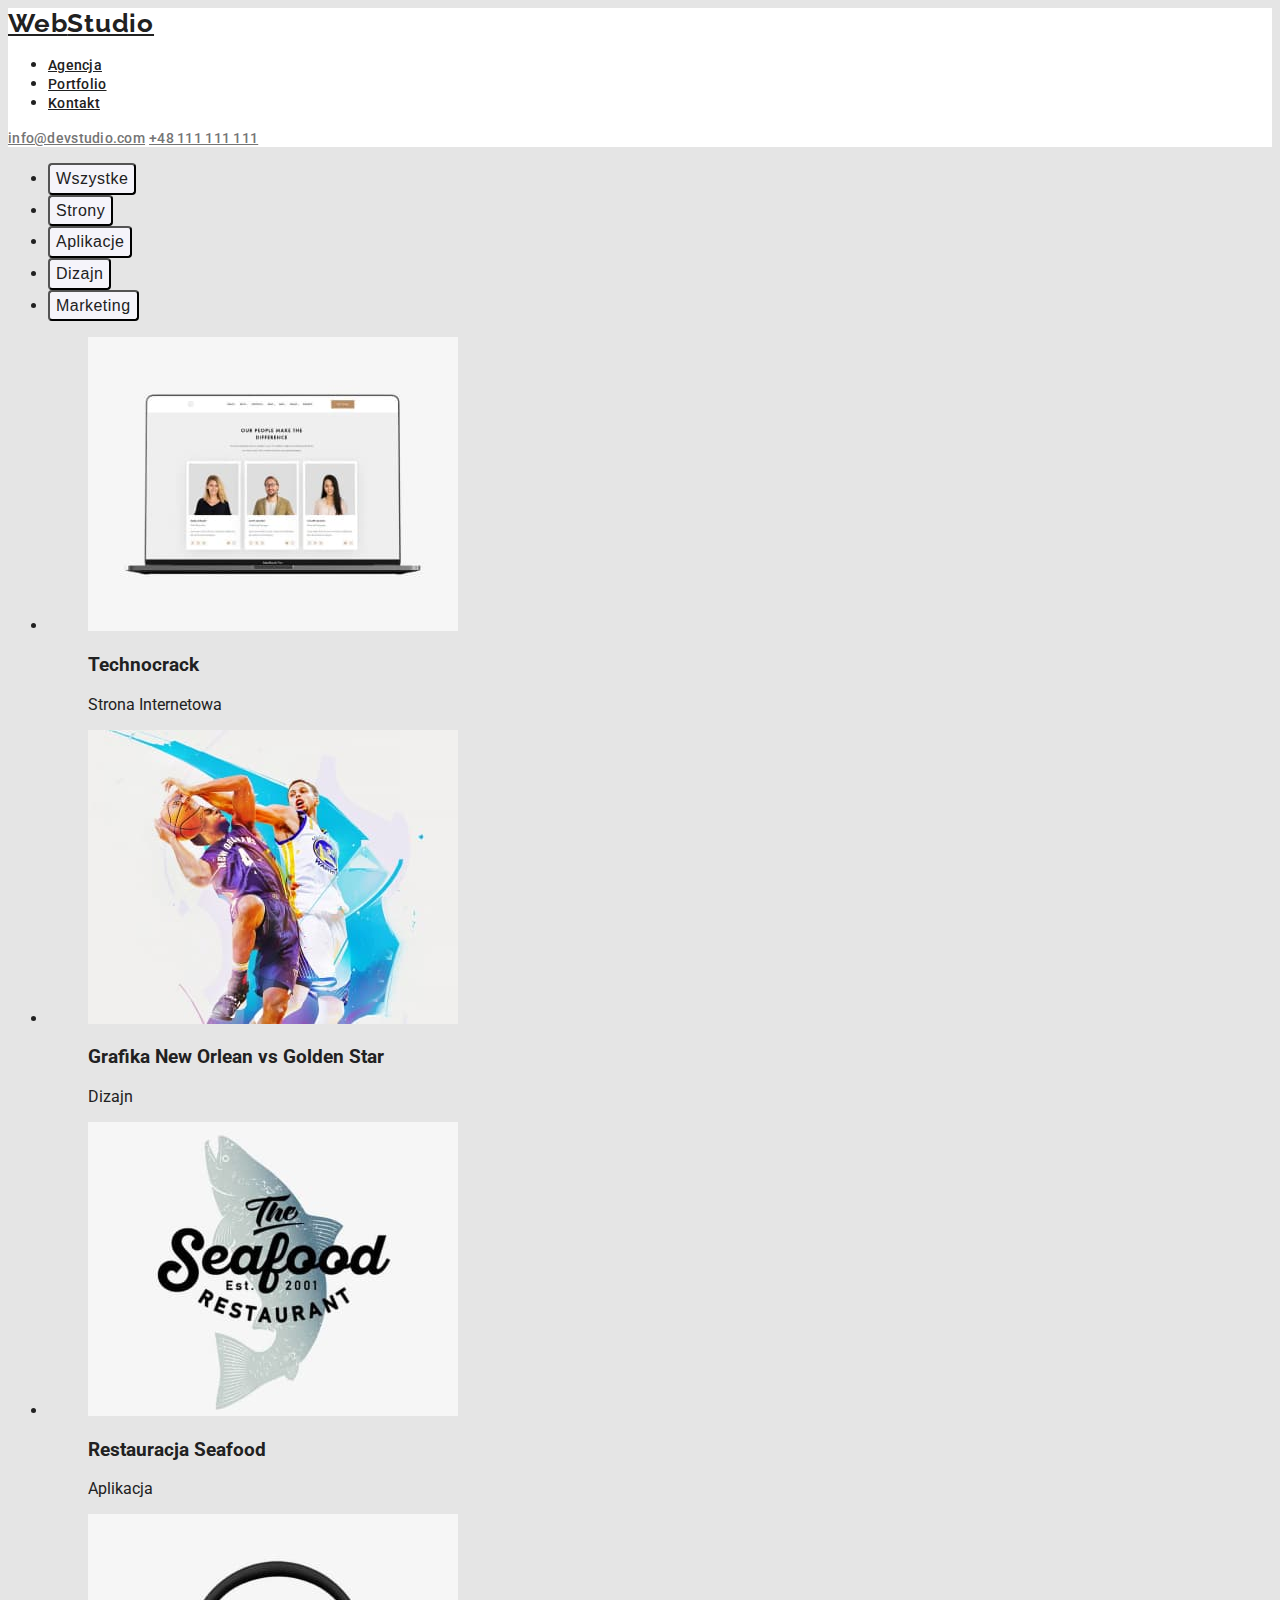
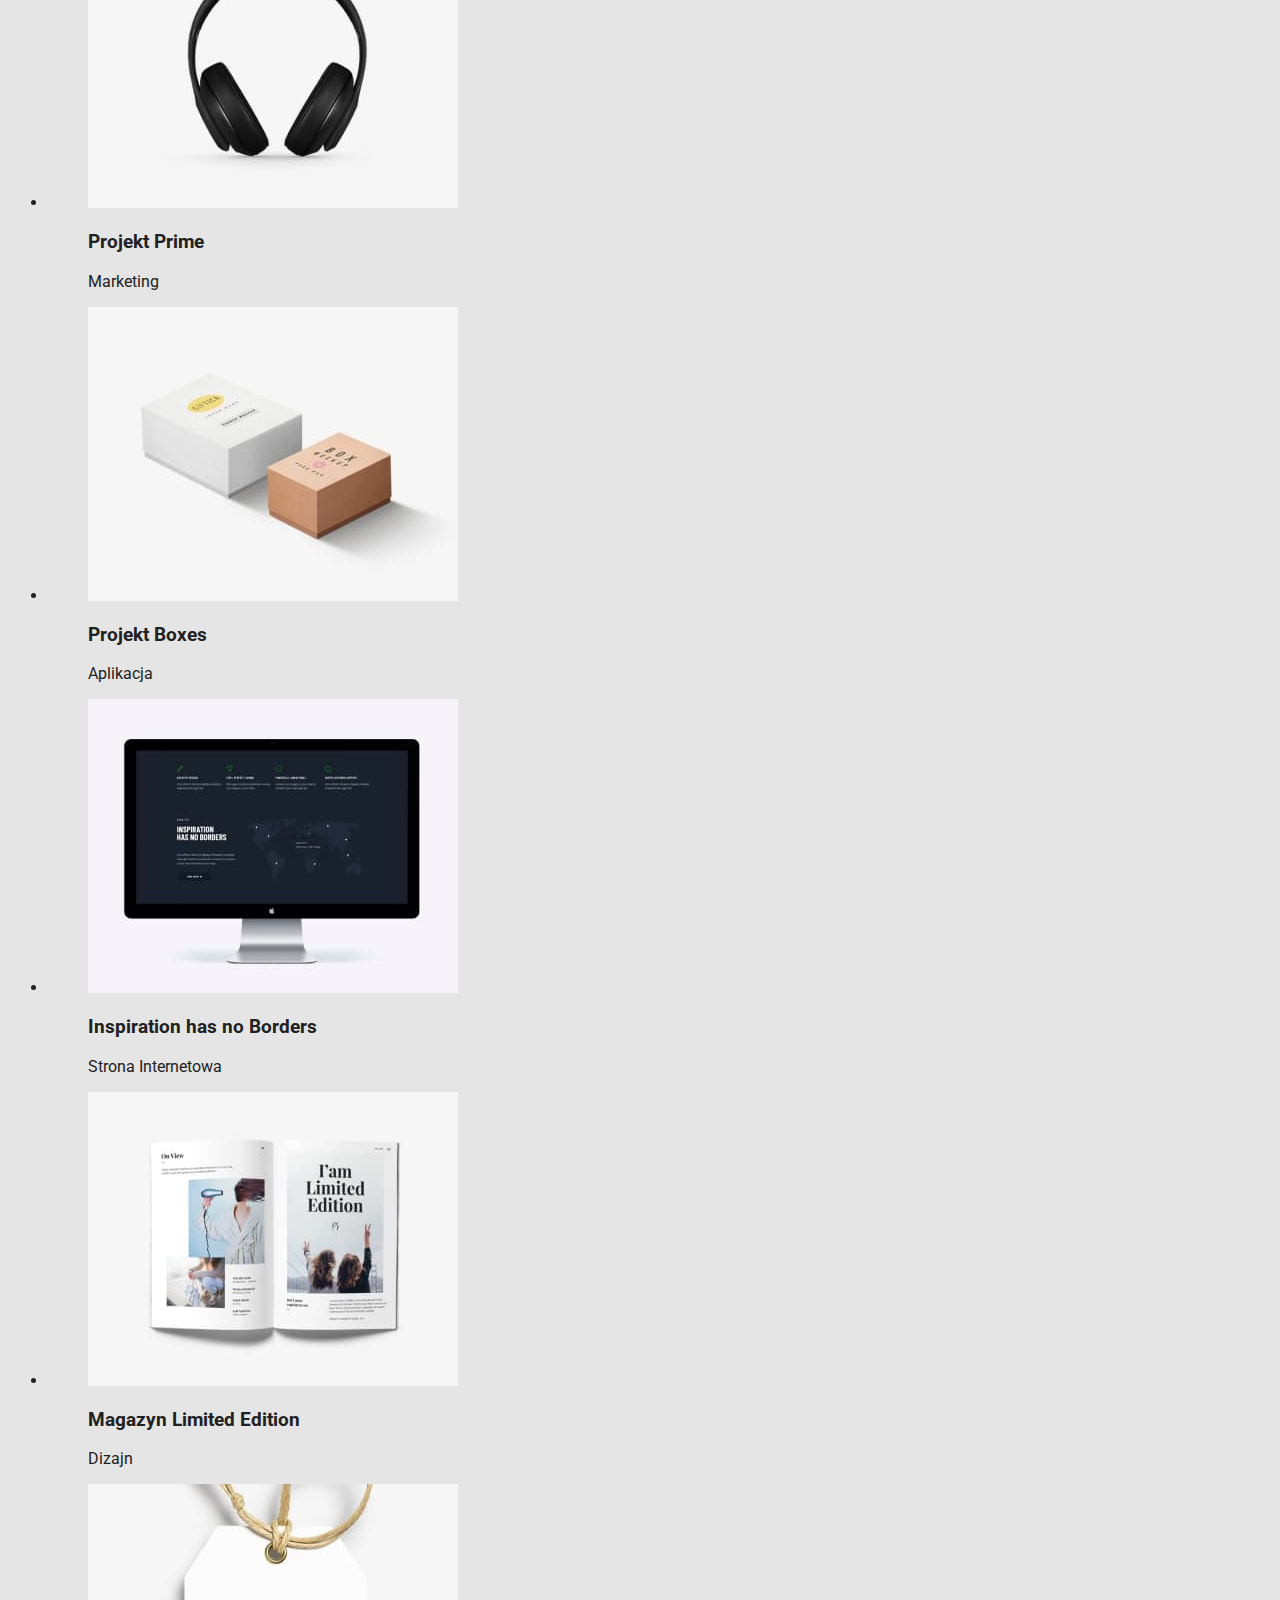
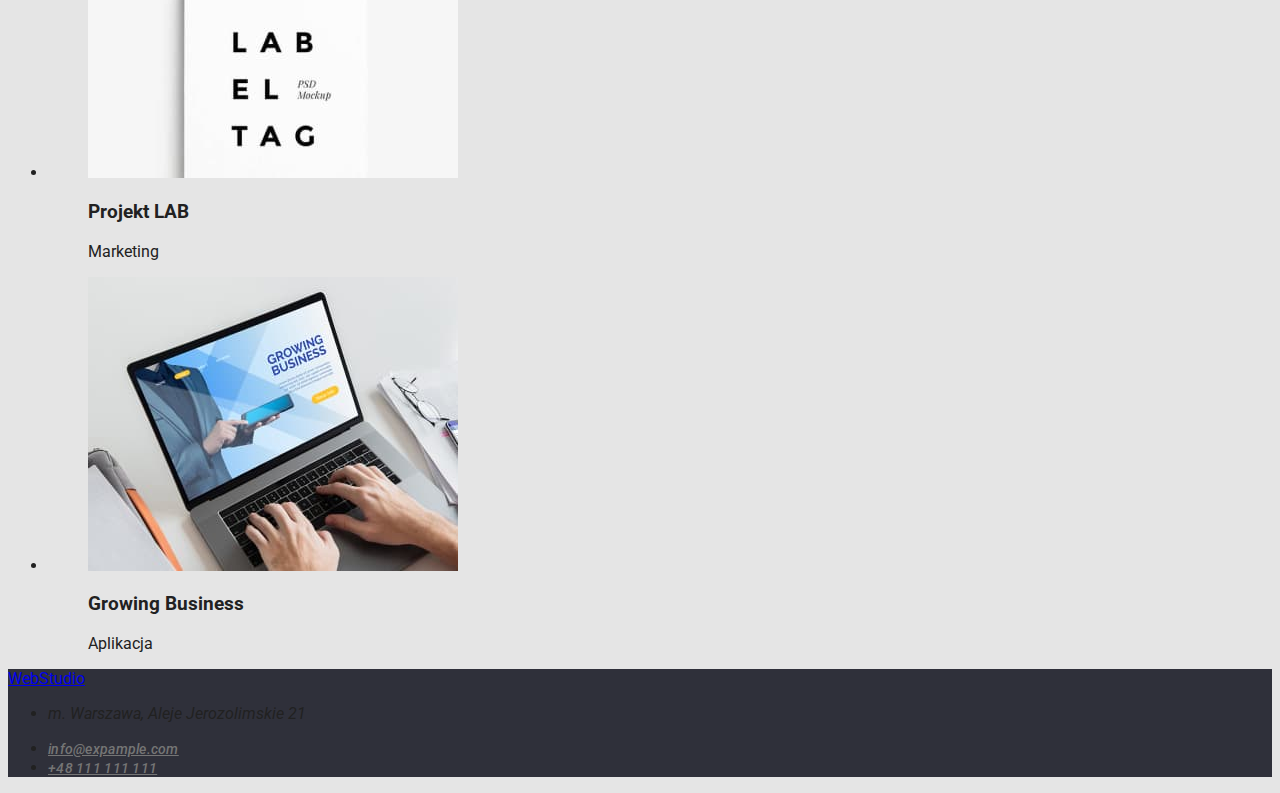
==== portfolio.html @ 594b6ea3 "repair" ====
<!DOCTYPE html>
<html lang="pl">

<head>
    <meta charset="UTF-8">
    <meta http-equiv="X-UA-Compatible" content="IE=edge">
    <meta name="viewport" content="width=device-width, initial-scale=1.0">
    <link rel="stylesheet" href="css/styles.css">
    <link rel="preconnect" href="https://fonts.googleapis.com">
    <link rel="preconnect" href="https://fonts.gstatic.com" crossorigin>
    <link
        href="https://fonts.googleapis.com/css2?family=Raleway:wght@700&family=Roboto:wght@400;500;700;900&display=swap"
        rel="stylesheet">
    <link rel="stylesheet" href="node_modules/modern-normalize/modern-normalize.css">
    <title>Portfolio</title>
</head>

<body>
    <header class="header">
        <div class="container header-container">
            <a href="./index.html" class="menu-logo-top"><span class="menu-logo-blue">Web</span>Studio</a>
            <nav class="menu">
                <ul class="nav-menu">
                    <li class="nav-menu-item">
                        <a href="./index.html" class="navigation-link">Agencja</a>
                    </li>
                    <li class="nav-menu-item">
                        <a href="./portfolio.html" class="navigation-link">Portfolio</a>
                    </li>
                    <li class="nav-menu-item">
                        <a href="#Kontakt" class="navigation-link">Kontakt</a>
                    </li>
                </ul>

            </nav>
            <a href="mailto:info@devstudio.com" class="mail">info@devstudio.com</a>
            <a href="tel:+48111111111" class="tel">+48 111 111 111</a>

        </div>
    </header>
    <main>

        <section>
            <div class="container button-container">
                <ul class="menu-buttons">
                    <li class="buttons">
                        <button class="button" type="button">Wszystke</button>
                    </li>
                    <li class="buttons">
                        <button class="button" type="button">Strony</button>
                    </li>
                    <li class="buttons">
                        <button class="button" type="button">Aplikacje</button>
                    </li>
                    <li class="buttons">
                        <button class="button" type="button">Dizajn</button>
                    </li>
                    <li class="buttons">
                        <button class="button" type="button">Marketing</button>
                    </li>
                </ul>
            </div>
        </section>

        <section class="projects">
            <div class="container projects-container">
                <ul class=" project-list">
                    <li class="project-item">
                        <figure>
                            <img src="images/p1.jpg" alt="Laptop" width="370" height="294">
                            <figcaption>
                                <h3>Technocrack</h3>
                                <p>Strona Internetowa</p>
                            </figcaption>
                        </figure>
                    </li>
                    <li class="project-item">
                        <figure>
                            <img src="images/p2.jpg" alt="Laptop" width="370" height="294">
                            <figcaption>
                                <h3>Grafika New Orlean vs Golden Star </h3>
                                <p>Dizajn</p>
                            </figcaption>
                        </figure>
                    </li>
                    <li class="project-item">
                        <figure>
                            <img src="images/p3.jpg" alt="Laptop" width="370" height="294">
                            <figcaption>
                                <h3>Restauracja Seafood</h3>
                                <p>Aplikacja</p>
                            </figcaption>
                        </figure>
                    </li>
                    <li class="project-item">
                        <figure>
                            <img src="images/p4.jpg" alt="Laptop" width="370" height="294">
                            <figcaption>
                                <h3>Projekt Prime</h3>
                                <p>Marketing</p>
                            </figcaption>
                        </figure>
                    </li>
                    <li class="project-item">
                        <figure>
                            <img src="images/p5.jpg" alt="Laptop" width="370" height="294">
                            <figcaption>
                                <h3>Projekt Boxes</h3>
                                <p>Aplikacja</p>
                            </figcaption>
                        </figure>
                    </li>
                    <li class="project-item">
                        <figure>
                            <img src="images/p6.jpg" alt="Laptop" width="370" height="294">
                            <figcaption>
                                <h3>Inspiration has no Borders</h3>
                                <p>Strona Internetowa</p>
                            </figcaption>
                        </figure>
                    </li>
                    <li class="project-item">
                        <figure>
                            <img src="images/p7.jpg" alt="Laptop" width="370" height="294">
                            <figcaption>
                                <h3>Magazyn Limited Edition</h3>
                                <p>Dizajn</p>
                            </figcaption>
                        </figure>
                    </li>
                    <li class="project-item">
                        <figure>
                            <img src="images/p8.jpg" alt="Laptop" width="370" height="294">
                            <figcaption>
                                <h3>Projekt LAB</h3>
                                <p>Marketing</p>
                            </figcaption>
                        </figure>
                    </li>
                    <li class="project-item">
                        <figure>
                            <img src="images/p9.jpg" alt="Laptop" width="370" height="294">
                            <figcaption>
                                <h3>Growing Business</h3>
                                <p>Aplikacja</p>
                            </figcaption>
                        </figure>
                    </li>
                </ul>
            </div>
        </section>

    </main>
    <footer class="footer">
        <div class="container footer-container">
            <a href="./index.html" class="menu-logo-bottom"><span class="menu-logo-blue">Web</span>Studio</a>
            <address>
                <ul class="footer-list">
                    <li>
                        <p> m. Warszawa, Aleje Jerozolimskie 21 </p>
                    </li>
                    <li>
                        <a href="mailto:info@example.com" class="mail">info@expample.com</a> <br>
                    </li>
                    <li>
                        <a href="tel:+48111111111" class="tel">+48 111 111 111</a> <br>
                    </li>
                </ul>
            </address>
        </div>
    </footer>
</body>

</html>
---- css/styles.css ----
:root{
    --background-page-color: #E5E5E5;
    --header-background-color:#FFFFFF;
    --footer-background-color:#2F303A;
    --text-color-black:#212121;
    --text-color-blue:#2196F3;
    --text-color-grey:#757575;
    --text-color-white:#FFFFFF;
    --buttons-background:#F5F4FA;
}

body{
font-family: 'Roboto',sans-serif;
color:var(--text-color-black);
background-color:var(--background-page-color);
}
.header{
    background-color:var(--header-background-color);
}

.menu-logo-top{
    
    
        font-family: 'Raleway';
        font-style: normal;
        font-weight: 700;
        font-size: 26px;
        line-height: 1.2;
        letter-spacing: 0.03em;
    
        color:var(--text-color-black);
}
.menu-logo-second{
    font-family: 'Raleway';
        font-style: normal;
        font-weight: 700;
        font-size: 26px;
        line-height: 1.2;
        letter-spacing: 0.03em;
    
        color: var(--text-color-blue);

}
.navigation-link{
    
        font-weight: 500;
        font-size: 14px;
        line-height: 1.14;
        letter-spacing: 0.02em;
    
        color:var(--text-color-black);
}
.navigation-link:hover, .navigation-link:focus {
    color:var(--text-color-blue);
}

.mail{
    font-weight: 500;
        font-size: 14px;
        line-height: 1.14;
        letter-spacing: 0.02em;
    
        color:var(--text-color-grey);
}
.mail:hover, .mail:focus{
    color:var(--text-color-blue);
}

.tel{
    font-weight: 500;
        font-size: 14px;
        line-height: 1.14;
        letter-spacing: 0.02em;
    
        color: var(--text-color-grey);
    }

    .tel:hover, .tel:focus {
        color:var(--text-color-blue);
    }
.footer{
    background-color:var(--footer-background-color);
}
.buttons > .button{
    font-weight: 500;
    font-size: 16px;
    line-height: 1.6;
    text-align: center;
    letter-spacing: 0.03em;
    border-radius: 4px;
    cursor: pointer;

    color: var(--text-color-black);
    background-color:var(--buttons-background);
       
}
.button:hover, .button:focus{
    color:var(--text-color-white);
    background-color: var(--text-color-blue);
}
.box > .button {
    font-weight: 700;
        font-size: 16px;
        line-height: 1.85;
        
        display: flex;
        align-items: center;
        text-align: center;
        letter-spacing: 0.06em;
    
    color:var(--text-color-white);
    background-color:var(--text-color-blue);
}
.box > .button:hover, .button:focus{
    cursor: pointer;
}
.box > h1 {
        font-weight: 900;
        font-size: 44px;
        line-height: 1.4;
    
        text-align: center;
        letter-spacing: 0.06em;
        text-transform: uppercase;
    
        color: var(--text-color-white);
}
.text > h3{
        font-size: 14px;
        line-height: 1.14;
        letter-spacing: 0.03em;
        text-transform: uppercase;
    
        color: var(--text-color-black);
}
.text > p {
    font-size: 14px;
        line-height: 1.7;
        letter-spacing: 0.03em;
    
        color:var(--text-color-grey);
}
.about > h2{
    font-size: 36px;
        line-height: 1.16;
        text-align: center;
        letter-spacing: 0.03em;
    
        color:var(--text-color-black);
}
.team h3{
    font-weight: 500;
        font-size: 16px;
        line-height: 1.18;
        text-align: center;
        letter-spacing: 0.03em;
    
        color: var(--text-color-black);
}
.team p {
    font-weight: 400;
        font-size: 16px;
        line-height: 1.18;
        text-align: center;
        letter-spacing: 0.03em;
    
        color: var(--text-color-grey);
}
.adress > p {
    font-weight: 400;
        font-size: 14px;
        line-height: 1.7;
        letter-spacing: 0.03em;
    
        color: var(--text-color-white);
}
.projects > h3{
    font-size: 18px;
        line-height: 2;
        letter-spacing: 0.06em;
    
        color: var(--text-color-black);
}
.projects > p{
    font-size: 16px;
        line-height: 1.8;
        letter-spacing: 0.03em;
    
        color: var(--text-color-grey);
}
.team > .tittle{
    font-weight: 700;
        font-size: 36px;
        line-height: 1.16;
        text-align: center;
        letter-spacing: 0.03em;
    
        color: var(--text-color-black);
}
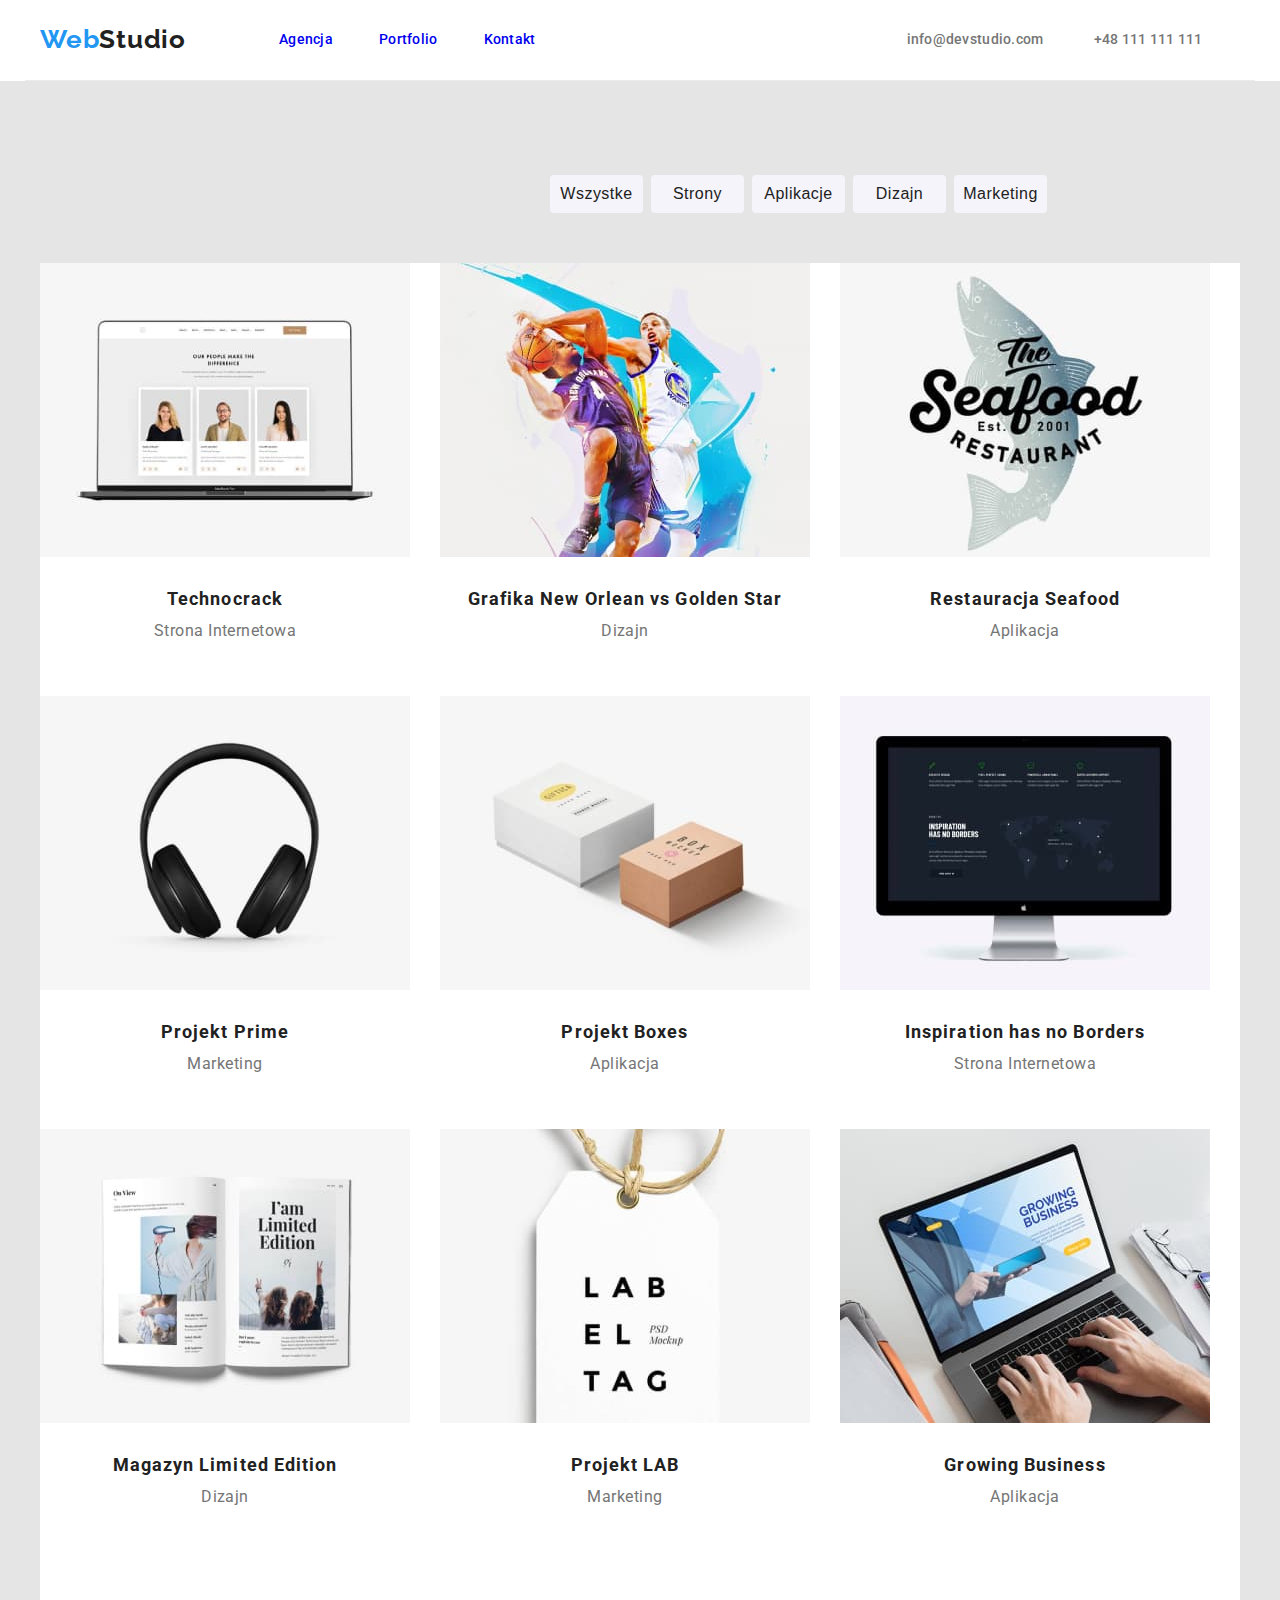
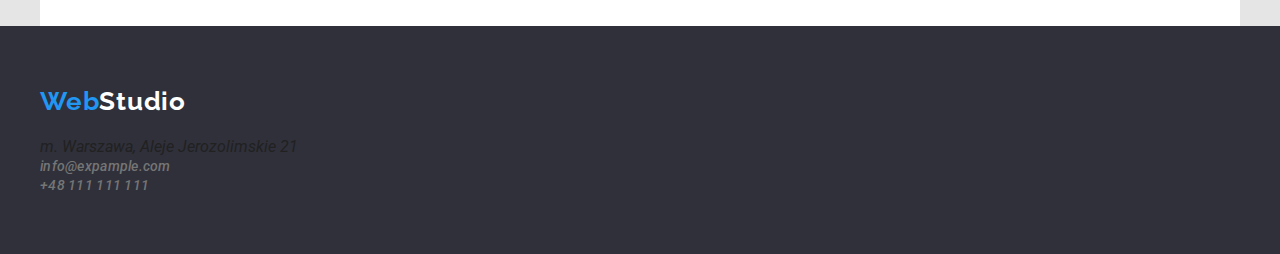
==== commit 4832ecd9: "poprawki" ====
--- a/portfolio.html
+++ b/portfolio.html
@@ -11,7 +11,9 @@
     <link
         href="https://fonts.googleapis.com/css2?family=Raleway:wght@700&family=Roboto:wght@400;500;700;900&display=swap"
         rel="stylesheet">
-    <link rel="stylesheet" href="node_modules/modern-normalize/modern-normalize.css">
+<link rel="stylesheet" href="https://cdnjs.cloudflare.com/ajax/libs/modern-normalize/1.1.0/modern-normalize.min.css"
+    integrity="sha512-wpPYUAdjBVSE4KJnH1VR1HeZfpl1ub8YT/NKx4PuQ5NmX2tKuGu6U/JRp5y+Y8XG2tV+wKQpNHVUX03MfMFn9Q=="
+    crossorigin="anonymous" referrerpolicy="no-referrer" />
     <title>Portfolio</title>
 </head>
 
--- a/css/styles.css
+++ b/css/styles.css
@@ -1,87 +1,110 @@
-:root{
+:root {
     --background-page-color: #E5E5E5;
-    --header-background-color:#FFFFFF;
-    --footer-background-color:#2F303A;
-    --text-color-black:#212121;
-    --text-color-blue:#2196F3;
-    --text-color-grey:#757575;
-    --text-color-white:#FFFFFF;
-    --buttons-background:#F5F4FA;
-}
-
-body{
-font-family: 'Roboto',sans-serif;
-color:var(--text-color-black);
-background-color:var(--background-page-color);
-}
-.header{
-    background-color:var(--header-background-color);
-}
-
-.menu-logo-top{
-    
-    
-        font-family: 'Raleway';
-        font-style: normal;
-        font-weight: 700;
-        font-size: 26px;
-        line-height: 1.2;
-        letter-spacing: 0.03em;
-    
-        color:var(--text-color-black);
-}
-.menu-logo-second{
+    --header-background-color: #FFFFFF;
+    --footer-background-color: #2F303A;
+    --text-color-black: #212121;
+    --text-color-blue: #2196F3;
+    --text-color-grey: #757575;
+    --text-color-white: #FFFFFF;
+    --buttons-background: #F5F4FA;
+}
+
+body {
+    font-family: 'Roboto', sans-serif;
+    color: var(--text-color-black);
+    background-color: var(--background-page-color);
+}
+
+.header {
+    background-color: var(--header-background-color);
+}
+
+.menu-logo-top {
+    margin-right: 93px;
+
     font-family: 'Raleway';
-        font-style: normal;
-        font-weight: 700;
-        font-size: 26px;
-        line-height: 1.2;
-        letter-spacing: 0.03em;
-    
-        color: var(--text-color-blue);
-
-}
-.navigation-link{
-    
-        font-weight: 500;
-        font-size: 14px;
-        line-height: 1.14;
-        letter-spacing: 0.02em;
-    
-        color:var(--text-color-black);
-}
-.navigation-link:hover, .navigation-link:focus {
-    color:var(--text-color-blue);
-}
-
-.mail{
-    font-weight: 500;
-        font-size: 14px;
-        line-height: 1.14;
-        letter-spacing: 0.02em;
-    
-        color:var(--text-color-grey);
-}
-.mail:hover, .mail:focus{
-    color:var(--text-color-blue);
-}
-
-.tel{
-    font-weight: 500;
-        font-size: 14px;
-        line-height: 1.14;
-        letter-spacing: 0.02em;
-    
-        color: var(--text-color-grey);
-    }
-
-    .tel:hover, .tel:focus {
-        color:var(--text-color-blue);
-    }
-.footer{
-    background-color:var(--footer-background-color);
-}
-.buttons > .button{
+    font-style: normal;
+    font-weight: 700;
+    font-size: 26px;
+    line-height: 1.2;
+    letter-spacing: 0.03em;
+
+    color: var(--text-color-black);
+}
+
+.menu-logo-bottom {
+    font-family: 'Raleway';
+    font-style: normal;
+    font-weight: 700;
+    font-size: 26px;
+    line-height: 1.2;
+    letter-spacing: 0.03em;
+
+    color: var(--text-color-white);
+}
+
+
+.menu-logo-blue {
+    font-family: 'Raleway';
+    font-style: normal;
+    font-weight: 700;
+    font-size: 26px;
+    line-height: 1.2;
+    letter-spacing: 0.03em;
+
+    color: var(--text-color-blue);
+
+}
+
+.nav-menu {
+
+    font-weight: 500;
+    font-size: 14px;
+    line-height: 1.14;
+    letter-spacing: 0.02em;
+
+    color: var(--text-color-black);
+}
+
+.navigation-link:hover,
+.navigation-link:focus {
+    color: var(--text-color-blue);
+}
+
+.mail {
+    font-weight: 500;
+    font-size: 14px;
+    line-height: 1.14;
+    letter-spacing: 0.02em;
+
+    color: var(--text-color-grey);
+    margin-right: 50px;
+}
+
+.mail:hover,
+.mail:focus {
+    color: var(--text-color-blue);
+}
+
+.tel {
+    font-weight: 500;
+    font-size: 14px;
+    line-height: 1.14;
+    letter-spacing: 0.02em;
+
+    color: var(--text-color-grey);
+}
+
+.tel:hover,
+.tel:focus {
+    color: var(--text-color-blue);
+}
+
+.footer {
+    background-color: var(--footer-background-color);
+}
+
+.buttons>.button {
     font-weight: 500;
     font-size: 16px;
     line-height: 1.6;
@@ -91,109 +114,335 @@
     cursor: pointer;
 
     color: var(--text-color-black);
-    background-color:var(--buttons-background);
-       
-}
-.button:hover, .button:focus{
-    color:var(--text-color-white);
+    background-color: var(--buttons-background);
+
+}
+
+.button:hover,
+.button:focus {
+    color: var(--text-color-white);
     background-color: var(--text-color-blue);
 }
-.box > .button {
+
+.box {
+    background-color: var(--footer-background-color);
+    color: var(--text-color-white);
+    min-height: 600px;
+}
+
+.main-button {
     font-weight: 700;
-        font-size: 16px;
-        line-height: 1.85;
-        
-        display: flex;
-        align-items: center;
-        text-align: center;
-        letter-spacing: 0.06em;
-    
-    color:var(--text-color-white);
-    background-color:var(--text-color-blue);
-}
-.box > .button:hover, .button:focus{
+    font-size: 16px;
+    line-height: 1.88;
+    align-items: center;
+    text-align: center;
+    letter-spacing: 0.06em;
     cursor: pointer;
-}
+    position: absolute;
+
+    color: var(--text-color-white);
+    background-color: var(--text-color-blue);
+}
+
+.button-main:hover,
+.button-main:focus {
+    cursor: pointer;
+}
+
 .box > h1 {
-        font-weight: 900;
-        font-size: 44px;
-        line-height: 1.4;
-    
-        text-align: center;
-        letter-spacing: 0.06em;
-        text-transform: uppercase;
-    
-        color: var(--text-color-white);
-}
-.text > h3{
-        font-size: 14px;
-        line-height: 1.14;
-        letter-spacing: 0.03em;
-        text-transform: uppercase;
-    
-        color: var(--text-color-black);
-}
+    font-weight: 900;
+    font-size: 44px;
+    line-height: 1.4;
+    font-style: extra-expanded;
+
+    text-align: center;
+    letter-spacing: 0.06em;
+    text-transform: uppercase;
+
+    color: var(--text-color-white);
+
+}
+
+.text > h3 {
+    font-size: 14px;
+    line-height: 1.14;
+    letter-spacing: 0.03em;
+    text-transform: uppercase;
+
+    color: var(--text-color-black);
+}
+
 .text > p {
     font-size: 14px;
-        line-height: 1.7;
-        letter-spacing: 0.03em;
-    
-        color:var(--text-color-grey);
-}
-.about > h2{
+    line-height: 1.7;
+    letter-spacing: 0.03em;
+
+    color: var(--text-color-grey);
+}
+
+.job-head > h2 {
     font-size: 36px;
-        line-height: 1.16;
-        text-align: center;
-        letter-spacing: 0.03em;
-    
-        color:var(--text-color-black);
-}
-.team h3{
+    line-height: 1.16;
+    text-align: center;
+    letter-spacing: 0.03em;
+
+
+    color: var(--text-color-black);
+}
+
+.item h3 {
+    font-weight: 500;
+    font-size: 16px;
+    line-height: 1.18;
+    text-align: center;
+    letter-spacing: 0.03em;
+
+    color: var(--text-color-black);
+}
+
+.item p {
+    font-weight: 400;
+    font-size: 16px;
+    line-height: 1.18;
+    text-align: center;
+    letter-spacing: 0.03em;
+
+    color: var(--text-color-grey);
+}
+
+.adress > p {
+    font-weight: 400;
+    font-size: 14px;
+    line-height: 1.7;
+    letter-spacing: 0.03em;
+
+    color: var(--text-color-white);
+}
+
+.projects h3 {
+    font-size: 18px;
+    line-height: 2;
+    letter-spacing: 0.06em;
+
+    color: var(--text-color-black);
+}
+
+.projects p {
+    font-size: 16px;
+    line-height: 1.8;
+    letter-spacing: 0.03em;
+
+    color: var(--text-color-grey);
+}
+
+.team-tittle {
+    font-weight: 700;
+    font-size: 36px;
+    line-height: 1.16;
+    text-align: center;
+    letter-spacing: 0.03em;
+
+    color: var(--text-color-black);
+}
+.item h3 {
     font-weight: 500;
         font-size: 16px;
         line-height: 1.18;
+        
+    
         text-align: center;
         letter-spacing: 0.03em;
     
         color: var(--text-color-black);
 }
-.team p {
-    font-weight: 400;
-        font-size: 16px;
+.item p {
+    font-size: 16px;
         line-height: 1.18;
+        
         text-align: center;
         letter-spacing: 0.03em;
     
         color: var(--text-color-grey);
-}
-.adress > p {
-    font-weight: 400;
-        font-size: 14px;
-        line-height: 1.7;
-        letter-spacing: 0.03em;
-    
-        color: var(--text-color-white);
-}
-.projects > h3{
-    font-size: 18px;
-        line-height: 2;
-        letter-spacing: 0.06em;
-    
-        color: var(--text-color-black);
-}
-.projects > p{
-    font-size: 16px;
-        line-height: 1.8;
-        letter-spacing: 0.03em;
-    
-        color: var(--text-color-grey);
-}
-.team > .tittle{
-    font-weight: 700;
-        font-size: 36px;
-        line-height: 1.16;
-        text-align: center;
-        letter-spacing: 0.03em;
-    
-        color: var(--text-color-black);
+        padding-top: 10px;
+}
+
+
+* {
+    padding: 0;
+    margin: 0;
+}
+
+.container {
+    width: 100%;
+    max-width: 1200px;
+    margin: 0 auto;
+    padding: 0 15px;
+}
+
+ul {
+    list-style: none;
+}
+
+.header-container {
+    display: flex;
+    align-items: center;
+    padding-top: 24px;
+    padding-bottom: 25px;
+    border-bottom: 1px solid #ECECEC;
+}
+
+a {
+    text-decoration: none;
+}
+
+.nav-menu {
+    display: flex;
+    gap: 46px;
+    margin-right: 371px;
+}
+
+.main-container {
+    display: flex;
+    align-items: center;
+    flex-direction: column-reverse;
+    gap: 30px
+}
+
+.main-text {
+    width: 696px;
+    height: 120px;
+    margin-left: 452px;
+    margin-right: 452px;
+    padding-top: 200px;
+    padding-bottom: 30px;
+    text-transform: uppercase;
+    text-align: center;
+
+
+
+}
+
+.main-button {
+    width: 200px;
+    height: 50px;
+    border-radius: 4px;
+    display: block;
+    margin-top: 30px;
+    justify-content: center;
+    top: 350px;
+}
+
+.text {
+    display: flex;
+    list-style-type: none;
+    margin-bottom: 94px;
+    padding-top: 94px;
+    gap: 30px;
+    background-color: var(--background-page-colo);
+}
+.text h3 {
+    padding-bottom: 10px;
+}
+
+.job-head {
+    text-align: center;
+    padding-bottom: 50px;
+}
+
+.job-container {
+    display: flex;
+    justify-content: center;
+    gap: 30px
+}
+
+.team-container {
+    height: 648px;
+}
+
+.team-container h3 {
+    padding-top: 30px;
+}
+
+.team-container p {
+    padding-bottom: 30px;
+}
+
+.card-set {
+    display: flex;
+    flex-wrap: wrap;
+    list-style: none;
+    background: var(--header-background-color);
+    padding-bottom: 94px;
+    box-shadow: 0px 1px 3px rgba(0, 0, 0, 0.12), 0px 1px 1px rgba(0, 0, 0, 0.14), 0px 2px 1px rgba(0, 0, 0, 0.2);
+    border-radius: 0px 0px 4px 4px;
+    text-align: center;
+
+}
+
+.item {
+    flex-basis: calc((100%-20px)/4);
+    padding: 10px;
+    box-shadow: 0px 1px 3px rgba(0, 0, 0, 0.12), 0px 1px 1px rgba(0, 0, 0, 0.14), 0px 2px 1px rgba(0, 0, 0, 0.2);
+    border-radius: 0px 0px 4px 4px;
+}
+
+.item h2 {
+    margin-top: 0;
+
+}
+
+.team-tittle {
+    padding-bottom: 50px;
+}
+
+.footer-container {
+    display: block;
+    align-items: center;
+    padding-top: 60px;
+    padding-bottom: 60px;
+}
+
+.footer-list {
+    display: block;
+    padding-top: 20px;
+    justify-content: space-between;
+    gap: 9px;
+
+}
+
+.menu-buttons {
+    display: flex;
+    align-items: center;
+    gap: 8px;
+    margin-left: 510px;
+    padding-top: 94px;
+
+}
+
+.button {
+    width: 93px;
+    height: 38px;
+    radius: 4px;
+    border: none;
+}
+
+.project-list {
+    display: flex;
+    flex-wrap: wrap;
+    gap: 30px;
+    margin-top: 50px;
+    list-style: none;
+    background-color: var(--header-background-color);
+    text-align: center;
+    padding-bottom: 94px;
+
+}
+
+.project-list h3 {
+    padding-top: 20px;
+    gap: 4px;
+}
+
+.project-list p {
+    padding-bottom: 20px;
 }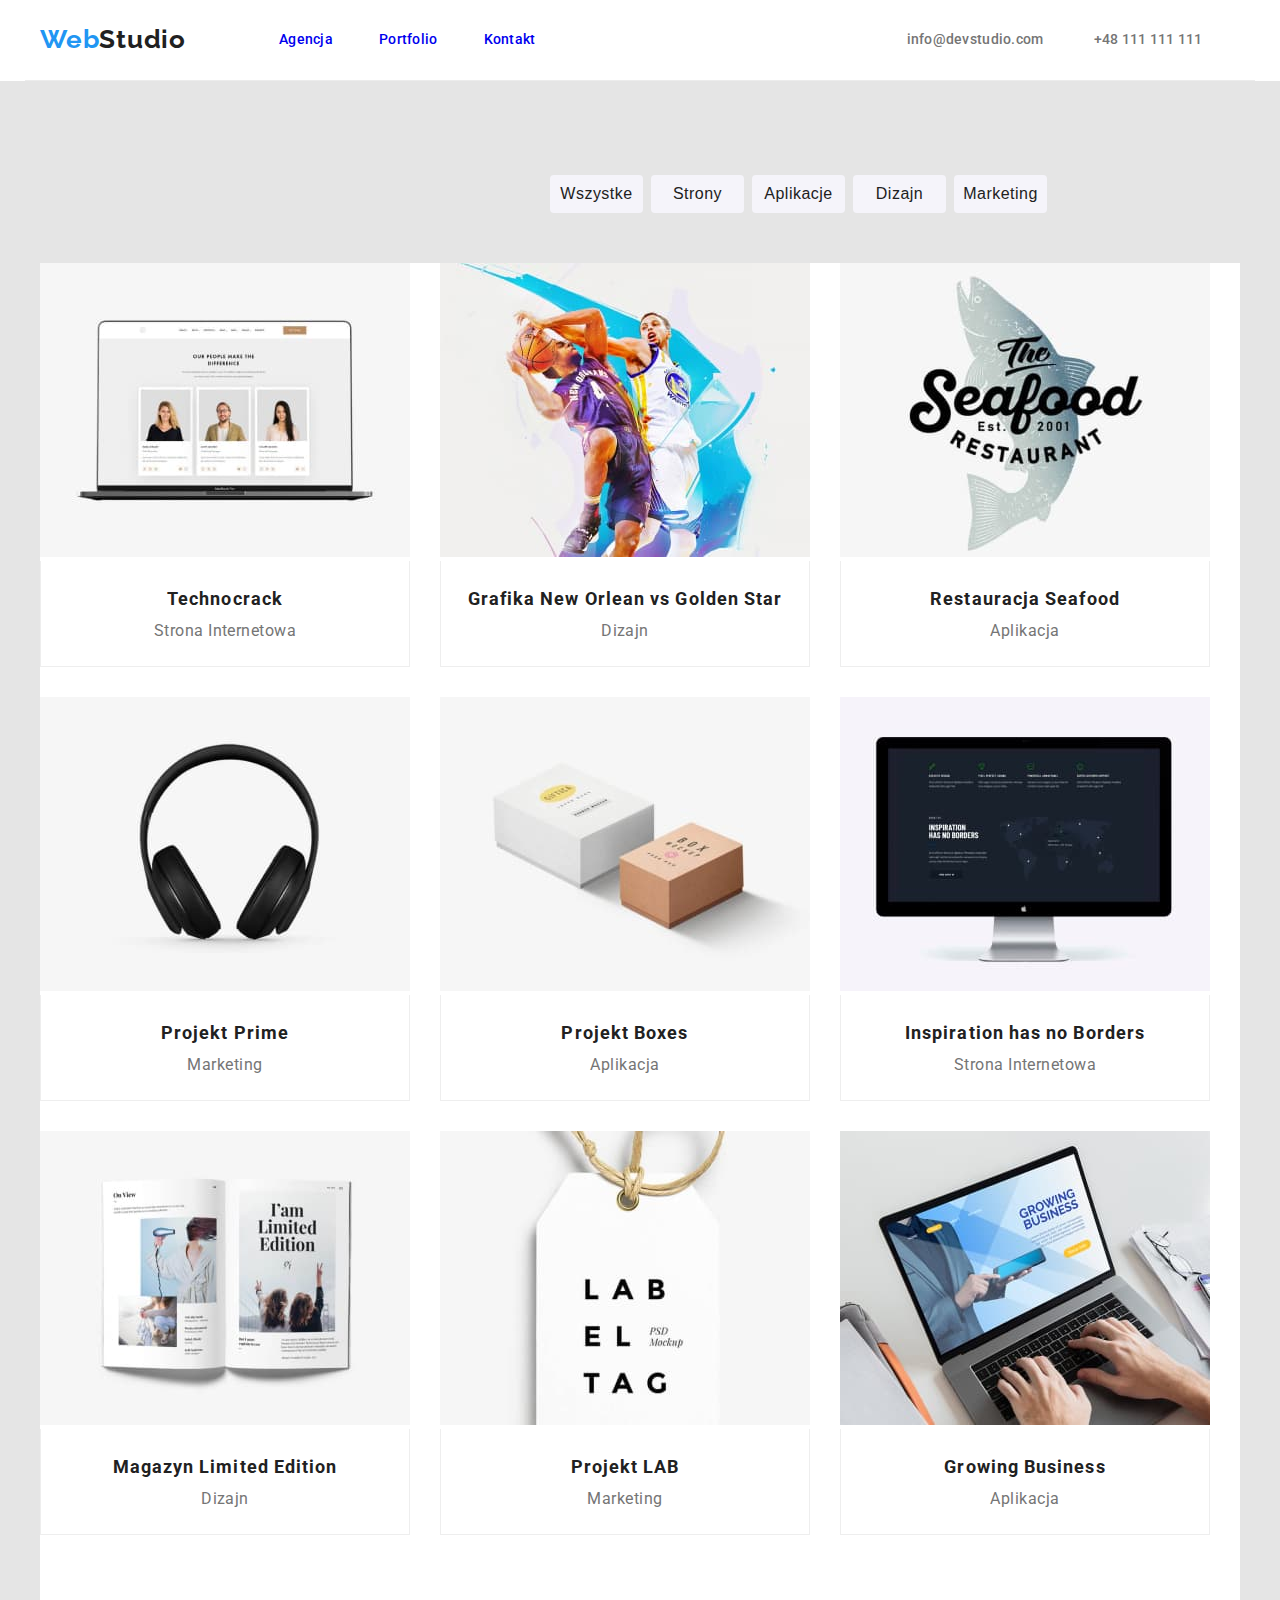
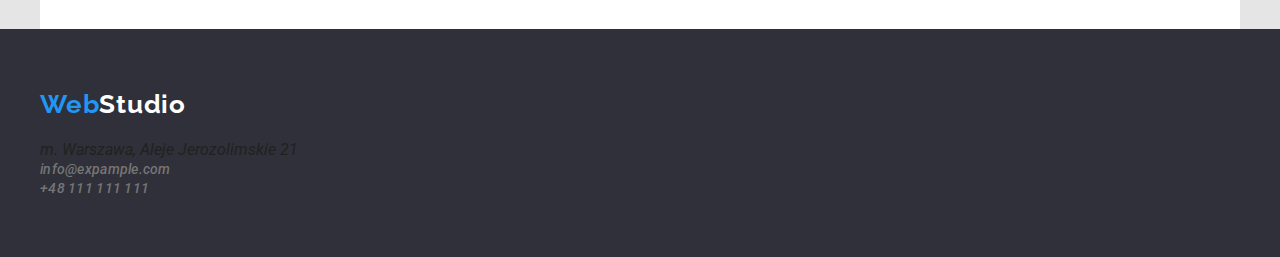
==== commit a7dc7996: "kolejne zmiany" ====
--- a/portfolio.html
+++ b/portfolio.html
@@ -70,7 +70,7 @@
                     <li class="project-item">
                         <figure>
                             <img src="images/p1.jpg" alt="Laptop" width="370" height="294">
-                            <figcaption>
+                            <figcaption class="project-describe">
                                 <h3>Technocrack</h3>
                                 <p>Strona Internetowa</p>
                             </figcaption>
@@ -79,7 +79,7 @@
                     <li class="project-item">
                         <figure>
                             <img src="images/p2.jpg" alt="Laptop" width="370" height="294">
-                            <figcaption>
+                            <figcaption class="project-describe">
                                 <h3>Grafika New Orlean vs Golden Star </h3>
                                 <p>Dizajn</p>
                             </figcaption>
@@ -88,7 +88,7 @@
                     <li class="project-item">
                         <figure>
                             <img src="images/p3.jpg" alt="Laptop" width="370" height="294">
-                            <figcaption>
+                            <figcaption class="project-describe">
                                 <h3>Restauracja Seafood</h3>
                                 <p>Aplikacja</p>
                             </figcaption>
@@ -97,7 +97,7 @@
                     <li class="project-item">
                         <figure>
                             <img src="images/p4.jpg" alt="Laptop" width="370" height="294">
-                            <figcaption>
+                            <figcaption class="project-describe">
                                 <h3>Projekt Prime</h3>
                                 <p>Marketing</p>
                             </figcaption>
@@ -106,7 +106,7 @@
                     <li class="project-item">
                         <figure>
                             <img src="images/p5.jpg" alt="Laptop" width="370" height="294">
-                            <figcaption>
+                            <figcaption class="project-describe">
                                 <h3>Projekt Boxes</h3>
                                 <p>Aplikacja</p>
                             </figcaption>
@@ -115,7 +115,7 @@
                     <li class="project-item">
                         <figure>
                             <img src="images/p6.jpg" alt="Laptop" width="370" height="294">
-                            <figcaption>
+                            <figcaption class="project-describe">
                                 <h3>Inspiration has no Borders</h3>
                                 <p>Strona Internetowa</p>
                             </figcaption>
@@ -124,7 +124,7 @@
                     <li class="project-item">
                         <figure>
                             <img src="images/p7.jpg" alt="Laptop" width="370" height="294">
-                            <figcaption>
+                            <figcaption class="project-describe">
                                 <h3>Magazyn Limited Edition</h3>
                                 <p>Dizajn</p>
                             </figcaption>
@@ -133,7 +133,7 @@
                     <li class="project-item">
                         <figure>
                             <img src="images/p8.jpg" alt="Laptop" width="370" height="294">
-                            <figcaption>
+                            <figcaption class="project-describe">
                                 <h3>Projekt LAB</h3>
                                 <p>Marketing</p>
                             </figcaption>
@@ -142,7 +142,7 @@
                     <li class="project-item">
                         <figure>
                             <img src="images/p9.jpg" alt="Laptop" width="370" height="294">
-                            <figcaption>
+                            <figcaption class="project-describe">
                                 <h3>Growing Business</h3>
                                 <p>Aplikacja</p>
                             </figcaption>
--- a/css/styles.css
+++ b/css/styles.css
@@ -266,7 +266,6 @@
         padding-top: 10px;
 }
 
-
 * {
     padding: 0;
     margin: 0;
@@ -376,6 +375,7 @@
     box-shadow: 0px 1px 3px rgba(0, 0, 0, 0.12), 0px 1px 1px rgba(0, 0, 0, 0.14), 0px 2px 1px rgba(0, 0, 0, 0.2);
     border-radius: 0px 0px 4px 4px;
     text-align: center;
+    
 
 }
 
@@ -388,6 +388,7 @@
 
 .item h2 {
     margin-top: 0;
+    
 
 }
 
@@ -400,12 +401,13 @@
     align-items: center;
     padding-top: 60px;
     padding-bottom: 60px;
+    
 }
 
 .footer-list {
     display: block;
     padding-top: 20px;
-    justify-content: space-between;
+    justify-content: center;
     gap: 9px;
 
 }
@@ -435,8 +437,16 @@
     background-color: var(--header-background-color);
     text-align: center;
     padding-bottom: 94px;
-
-}
+    flex-basis: calc((100%-20px)/9);
+    
+
+}
+.project-describe {
+    border-bottom: 1px solid #EEEEEE;
+    border-right: 1px solid #EEEEEE;
+    border-left: 1px solid #EEEEEE;
+}
+
 
 .project-list h3 {
     padding-top: 20px;
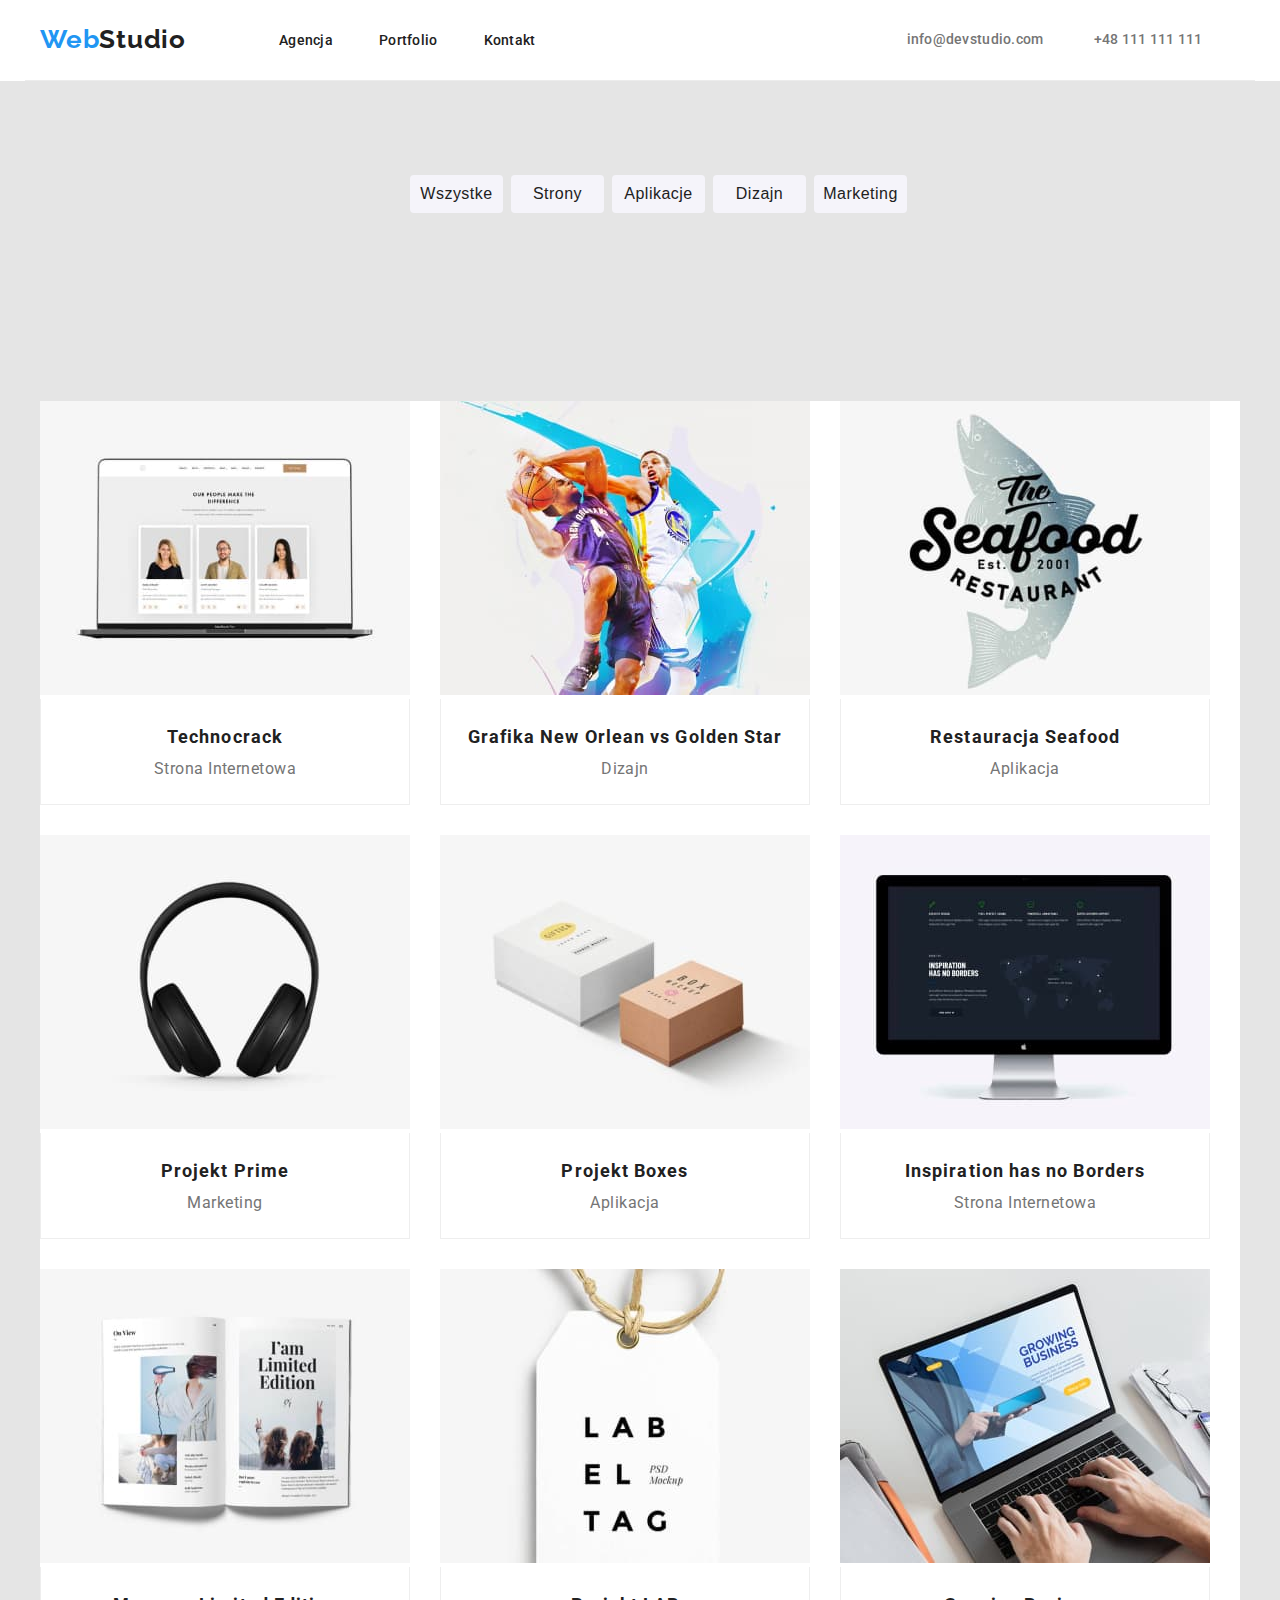
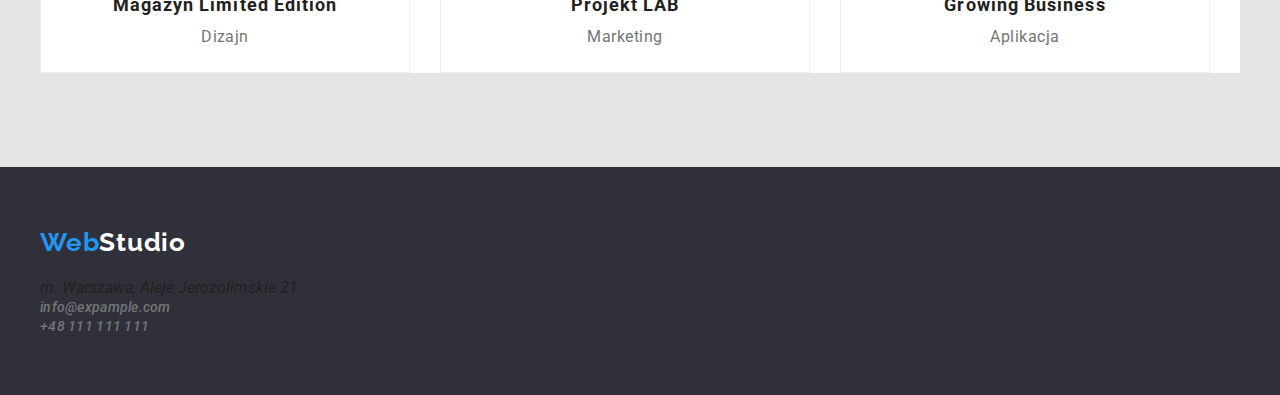
==== commit 941e8bad: "zmiana pkt B15" ====
--- a/portfolio.html
+++ b/portfolio.html
@@ -42,7 +42,7 @@
     </header>
     <main>
 
-        <section>
+        <section class="section">
             <div class="container button-container">
                 <ul class="menu-buttons">
                     <li class="buttons">
@@ -64,7 +64,7 @@
             </div>
         </section>
 
-        <section class="projects">
+        <section class="projects section">
             <div class="container projects-container">
                 <ul class=" project-list">
                     <li class="project-item">
--- a/css/styles.css
+++ b/css/styles.css
@@ -56,7 +56,7 @@
 
 }
 
-.nav-menu {
+.navigation-link {
 
     font-weight: 500;
     font-size: 14px;
@@ -312,7 +312,7 @@
     height: 120px;
     margin-left: 452px;
     margin-right: 452px;
-    padding-top: 200px;
+    padding-top: 120px;
     padding-bottom: 30px;
     text-transform: uppercase;
     text-align: center;
@@ -334,8 +334,6 @@
 .text {
     display: flex;
     list-style-type: none;
-    margin-bottom: 94px;
-    padding-top: 94px;
     gap: 30px;
     background-color: var(--background-page-colo);
 }
@@ -371,7 +369,6 @@
     flex-wrap: wrap;
     list-style: none;
     background: var(--header-background-color);
-    padding-bottom: 94px;
     box-shadow: 0px 1px 3px rgba(0, 0, 0, 0.12), 0px 1px 1px rgba(0, 0, 0, 0.14), 0px 2px 1px rgba(0, 0, 0, 0.2);
     border-radius: 0px 0px 4px 4px;
     text-align: center;
@@ -416,8 +413,8 @@
     display: flex;
     align-items: center;
     gap: 8px;
-    margin-left: 510px;
-    padding-top: 94px;
+    margin-left: 370px;
+    
 
 }
 
@@ -432,11 +429,9 @@
     display: flex;
     flex-wrap: wrap;
     gap: 30px;
-    margin-top: 50px;
     list-style: none;
     background-color: var(--header-background-color);
     text-align: center;
-    padding-bottom: 94px;
     flex-basis: calc((100%-20px)/9);
     
 
@@ -455,4 +450,8 @@
 
 .project-list p {
     padding-bottom: 20px;
+}
+.section{
+    padding-top: 94px;
+    padding-bottom: 94px;
 }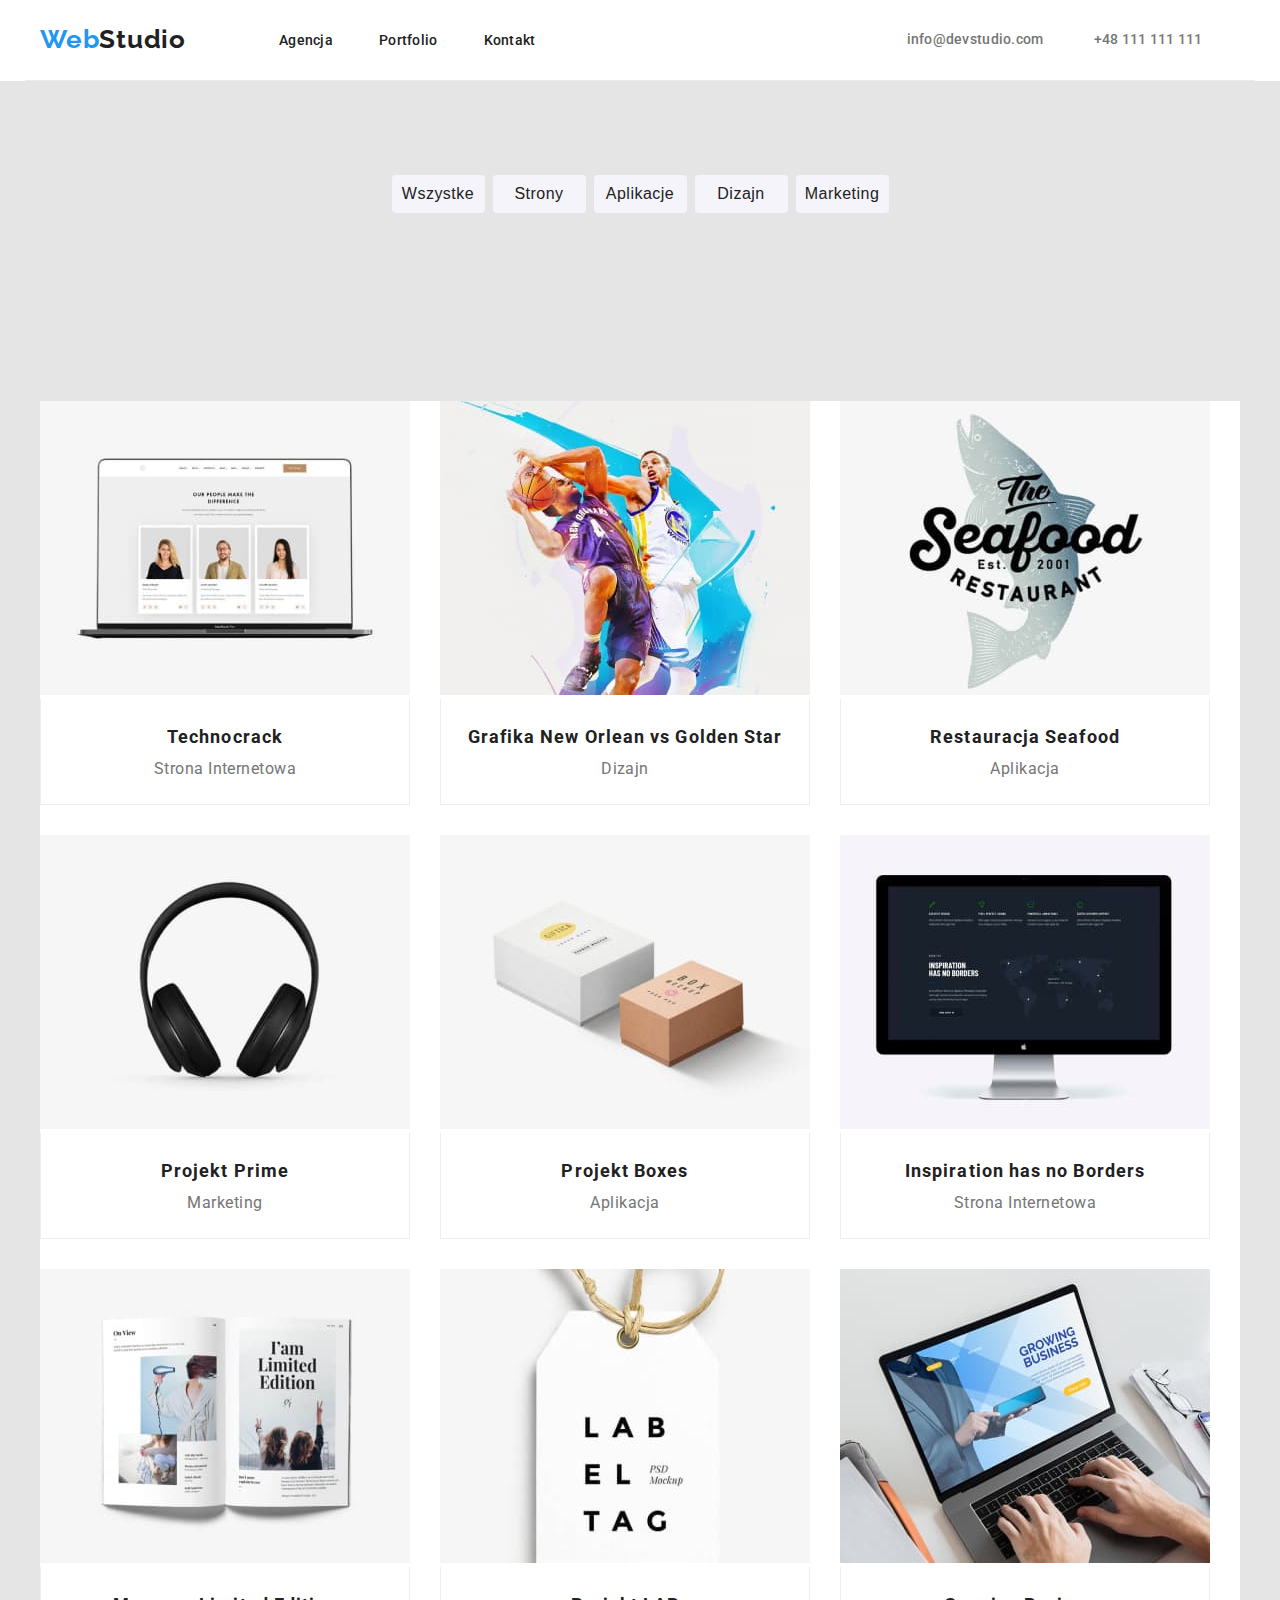
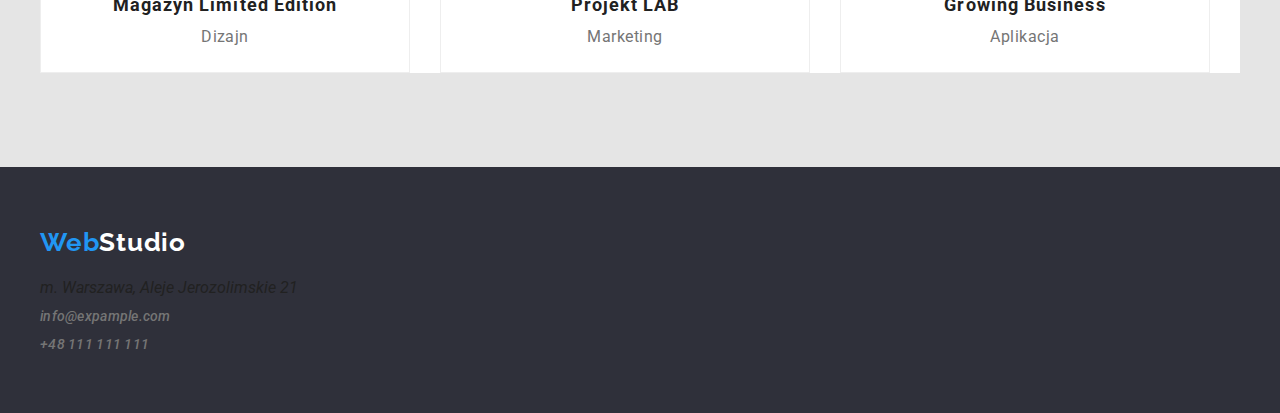
==== commit 444ca0ad: "poprawki" ====
--- a/portfolio.html
+++ b/portfolio.html
@@ -5,15 +5,15 @@
     <meta charset="UTF-8">
     <meta http-equiv="X-UA-Compatible" content="IE=edge">
     <meta name="viewport" content="width=device-width, initial-scale=1.0">
-    <link rel="stylesheet" href="css/styles.css">
     <link rel="preconnect" href="https://fonts.googleapis.com">
     <link rel="preconnect" href="https://fonts.gstatic.com" crossorigin>
-    <link
-        href="https://fonts.googleapis.com/css2?family=Raleway:wght@700&family=Roboto:wght@400;500;700;900&display=swap"
+    <link href="https://fonts.googleapis.com/css2?family=Raleway:wght@700&family=Roboto:wght@400;500;700;900&display=swap"
         rel="stylesheet">
-<link rel="stylesheet" href="https://cdnjs.cloudflare.com/ajax/libs/modern-normalize/1.1.0/modern-normalize.min.css"
+    <link rel="stylesheet" href="https://cdnjs.cloudflare.com/ajax/libs/modern-normalize/1.1.0/modern-normalize.min.css"
     integrity="sha512-wpPYUAdjBVSE4KJnH1VR1HeZfpl1ub8YT/NKx4PuQ5NmX2tKuGu6U/JRp5y+Y8XG2tV+wKQpNHVUX03MfMFn9Q=="
     crossorigin="anonymous" referrerpolicy="no-referrer" />
+    <link rel="stylesheet" href="css/styles.css">
+
     <title>Portfolio</title>
 </head>
 
@@ -40,7 +40,7 @@
 
         </div>
     </header>
-    <main>
+    <main class="main">
 
         <section class="section">
             <div class="container button-container">
--- a/css/styles.css
+++ b/css/styles.css
@@ -126,7 +126,6 @@
 
 .box {
     background-color: var(--footer-background-color);
-    color: var(--text-color-white);
     min-height: 600px;
 }
 
@@ -149,7 +148,7 @@
     cursor: pointer;
 }
 
-.box > h1 {
+.box  h1 {
     font-weight: 900;
     font-size: 44px;
     line-height: 1.4;
@@ -163,7 +162,7 @@
 
 }
 
-.text > h3 {
+.text  h3 {
     font-size: 14px;
     line-height: 1.14;
     letter-spacing: 0.03em;
@@ -172,7 +171,7 @@
     color: var(--text-color-black);
 }
 
-.text > p {
+.text  p {
     font-size: 14px;
     line-height: 1.7;
     letter-spacing: 0.03em;
@@ -189,6 +188,9 @@
 
     color: var(--text-color-black);
 }
+.people-section{
+    background-color: var(--buttons-background);
+}
 
 .item h3 {
     font-weight: 500;
@@ -209,6 +211,7 @@
 
     color: var(--text-color-grey);
 }
+
 
 .adress > p {
     font-weight: 400;
@@ -303,17 +306,16 @@
 .main-container {
     display: flex;
     align-items: center;
-    flex-direction: column-reverse;
-    gap: 30px
+    text-align: center;
+    flex-direction: column;
+    gap: 30px;
 }
 
 .main-text {
     width: 696px;
-    height: 120px;
     margin-left: 452px;
     margin-right: 452px;
     padding-top: 120px;
-    padding-bottom: 30px;
     text-transform: uppercase;
     text-align: center;
 
@@ -326,9 +328,9 @@
     height: 50px;
     border-radius: 4px;
     display: block;
-    margin-top: 30px;
     justify-content: center;
-    top: 350px;
+    margin-top: 350px;
+
 }
 
 .text {
@@ -352,10 +354,6 @@
     gap: 30px
 }
 
-.team-container {
-    height: 648px;
-}
-
 .team-container h3 {
     padding-top: 30px;
 }
@@ -366,14 +364,20 @@
 
 .card-set {
     display: flex;
-    flex-wrap: wrap;
+    justify-content: space-between;
     list-style: none;
     background: var(--header-background-color);
     box-shadow: 0px 1px 3px rgba(0, 0, 0, 0.12), 0px 1px 1px rgba(0, 0, 0, 0.14), 0px 2px 1px rgba(0, 0, 0, 0.2);
     border-radius: 0px 0px 4px 4px;
     text-align: center;
-    
-
+    gap: 30px;
+    flex-basis: calc((100%-px)/4);
+    
+    
+
+}
+.job-section {
+    background-color: var(--background-page-color);
 }
 
 .item {
@@ -402,7 +406,8 @@
 }
 
 .footer-list {
-    display: block;
+    display: inline-flex;
+    flex-direction: column;
     padding-top: 20px;
     justify-content: center;
     gap: 9px;
@@ -413,9 +418,12 @@
     display: flex;
     align-items: center;
     gap: 8px;
-    margin-left: 370px;
-    
-
+    
+    
+}
+.button-container {
+    display: flex;
+    justify-content: center;
 }
 
 .button {
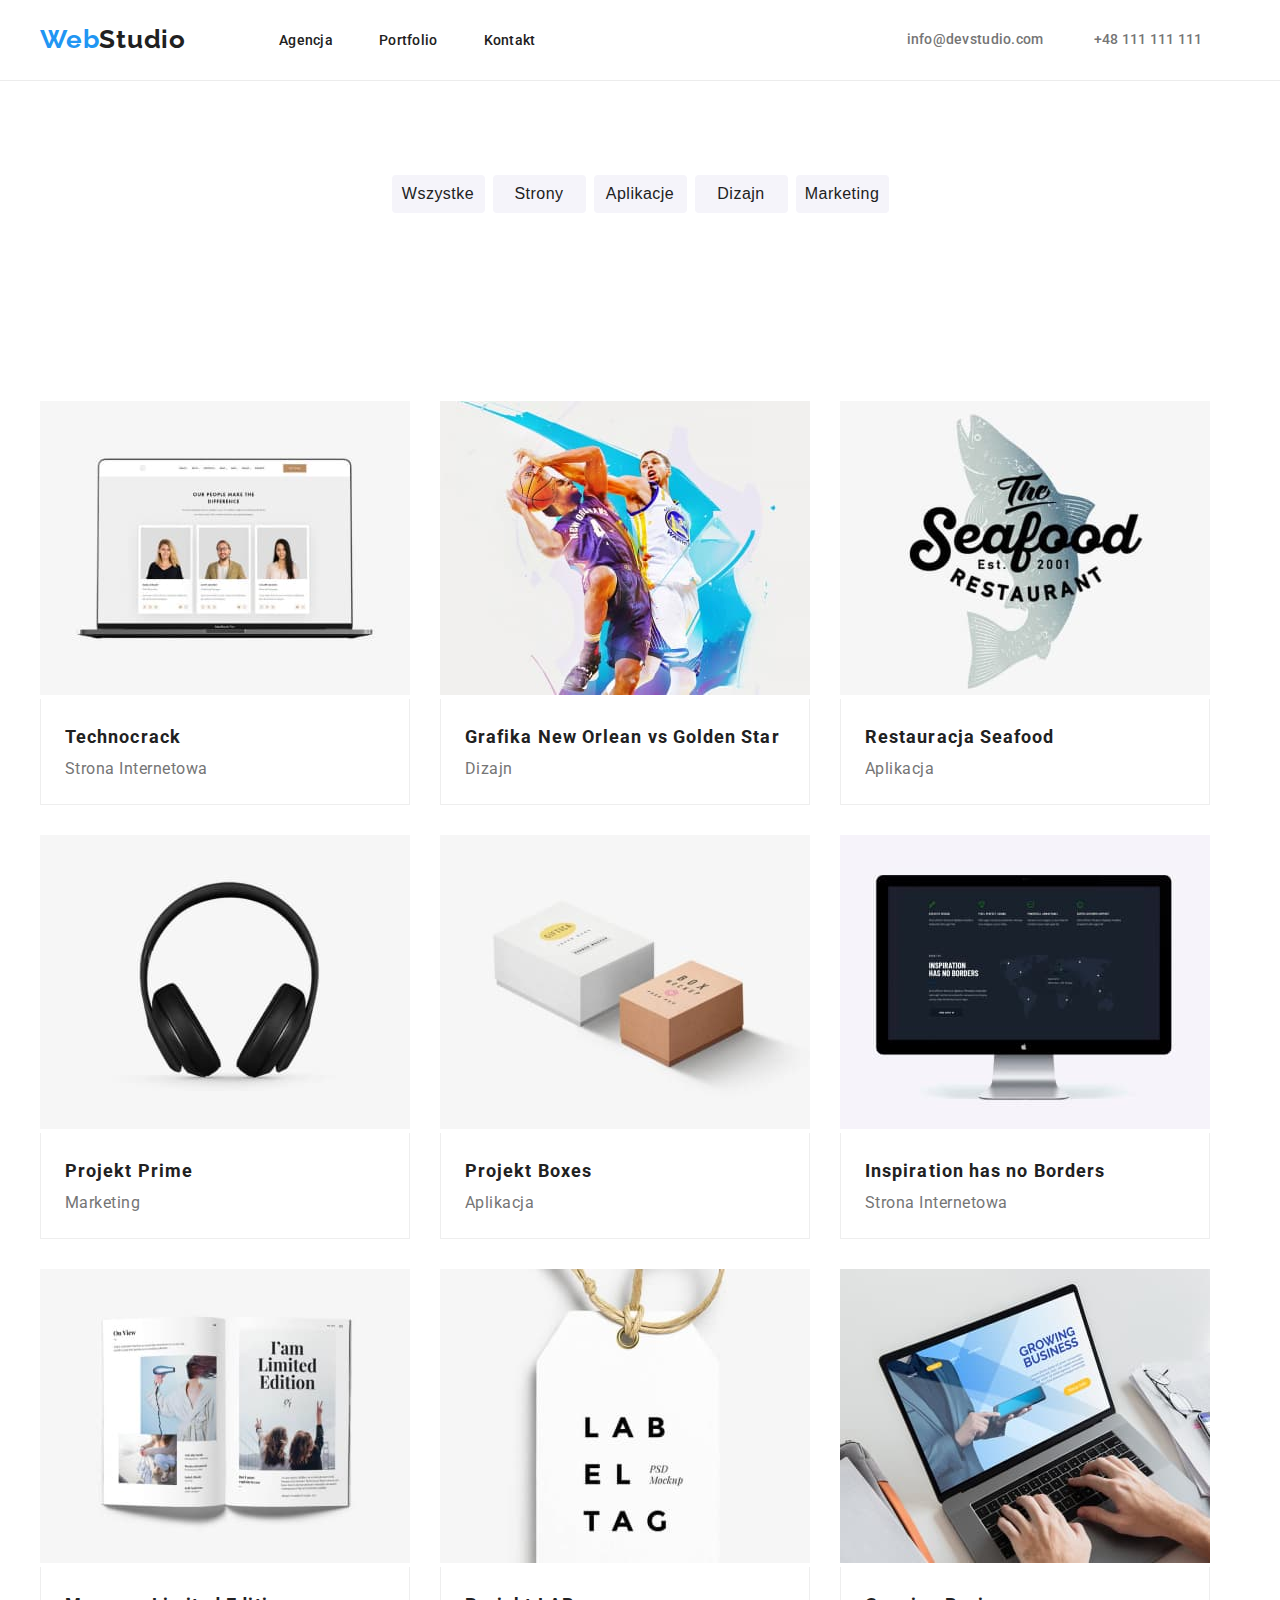
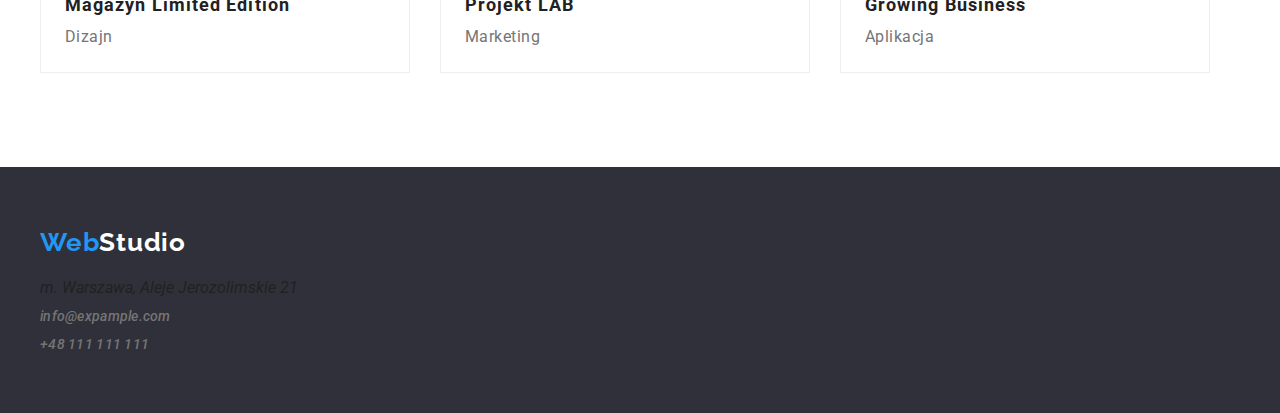
==== commit 56ea9351: "poprawki" ====
--- a/portfolio.html
+++ b/portfolio.html
@@ -7,7 +7,8 @@
     <meta name="viewport" content="width=device-width, initial-scale=1.0">
     <link rel="preconnect" href="https://fonts.googleapis.com">
     <link rel="preconnect" href="https://fonts.gstatic.com" crossorigin>
-    <link href="https://fonts.googleapis.com/css2?family=Raleway:wght@700&family=Roboto:wght@400;500;700;900&display=swap"
+    <link
+     href="https://fonts.googleapis.com/css2?family=Raleway:wght@700&family=Roboto:wght@400;500;700;900&display=swap"
         rel="stylesheet">
     <link rel="stylesheet" href="https://cdnjs.cloudflare.com/ajax/libs/modern-normalize/1.1.0/modern-normalize.min.css"
     integrity="sha512-wpPYUAdjBVSE4KJnH1VR1HeZfpl1ub8YT/NKx4PuQ5NmX2tKuGu6U/JRp5y+Y8XG2tV+wKQpNHVUX03MfMFn9Q=="
--- a/css/styles.css
+++ b/css/styles.css
@@ -1,5 +1,5 @@
 :root {
-    --background-page-color: #E5E5E5;
+    --background-page-color: #FFFFFF;
     --header-background-color: #FFFFFF;
     --footer-background-color: #2F303A;
     --text-color-black: #212121;
@@ -17,6 +17,7 @@
 
 .header {
     background-color: var(--header-background-color);
+    border-bottom: 1px solid #ECECEC;
 }
 
 .menu-logo-top {
@@ -129,37 +130,9 @@
     min-height: 600px;
 }
 
-.main-button {
-    font-weight: 700;
-    font-size: 16px;
-    line-height: 1.88;
-    align-items: center;
-    text-align: center;
-    letter-spacing: 0.06em;
-    cursor: pointer;
-    position: absolute;
-
-    color: var(--text-color-white);
-    background-color: var(--text-color-blue);
-}
-
 .button-main:hover,
 .button-main:focus {
     cursor: pointer;
-}
-
-.box  h1 {
-    font-weight: 900;
-    font-size: 44px;
-    line-height: 1.4;
-    font-style: extra-expanded;
-
-    text-align: center;
-    letter-spacing: 0.06em;
-    text-transform: uppercase;
-
-    color: var(--text-color-white);
-
 }
 
 .text  h3 {
@@ -272,6 +245,10 @@
 * {
     padding: 0;
     margin: 0;
+}
+.section {
+    padding-top: 94px;
+    padding-bottom: 94px;
 }
 
 .container {
@@ -290,7 +267,7 @@
     align-items: center;
     padding-top: 24px;
     padding-bottom: 25px;
-    border-bottom: 1px solid #ECECEC;
+
 }
 
 a {
@@ -312,27 +289,31 @@
 }
 
 .main-text {
-    width: 696px;
-    margin-left: 452px;
-    margin-right: 452px;
-    padding-top: 120px;
+    font-weight: 900;
+    font-size: 44px;
+    line-height: 1.4;
+    text-align: center;
+    letter-spacing: 0.06em;
     text-transform: uppercase;
-    text-align: center;
-
-
-
+    color: var(--text-color-white);
+    max-width: 696px;
+    margin: 0 auto;
 }
 
 .main-button {
-    width: 200px;
-    height: 50px;
-    border-radius: 4px;
     display: block;
-    justify-content: center;
-    margin-top: 350px;
-
-}
-
+    font-weight: 700;
+    font-size: 16px;
+    cursor: pointer;
+    color: var(--text-color-white);
+    background-color: var(--text-color-blue);
+    padding: 10px 42px 10px 42px;
+    margin: 30px auto 0 auto;
+}
+.box.section {
+    padding-top: 200px;
+    padding-bottom: 200px;
+}
 .text {
     display: flex;
     list-style-type: none;
@@ -342,6 +323,9 @@
 .text h3 {
     padding-bottom: 10px;
 }
+.text-container{
+    padding-bottom: 0px;
+}
 
 .job-head {
     text-align: center;
@@ -364,14 +348,14 @@
 
 .card-set {
     display: flex;
-    justify-content: space-between;
+    flex-wrap: nowrap;
     list-style: none;
-    background: var(--header-background-color);
-    box-shadow: 0px 1px 3px rgba(0, 0, 0, 0.12), 0px 1px 1px rgba(0, 0, 0, 0.14), 0px 2px 1px rgba(0, 0, 0, 0.2);
+    background-color: var(--background-page-color);
+    box-shadow: 0px 2px 1px 0px #00000033; box-shadow: 0px 1px 1px 0px #00000024; box-shadow: 0px 1px 3px 0px #0000001F;
     border-radius: 0px 0px 4px 4px;
-    text-align: center;
+    align-items:  center;
     gap: 30px;
-    flex-basis: calc((100%-px)/4);
+    
     
     
 
@@ -380,8 +364,10 @@
     background-color: var(--background-page-color);
 }
 
+
+
 .item {
-    flex-basis: calc((100%-20px)/4);
+    flex-basis: calc((100%-30px)/4);
     padding: 10px;
     box-shadow: 0px 1px 3px rgba(0, 0, 0, 0.12), 0px 1px 1px rgba(0, 0, 0, 0.14), 0px 2px 1px rgba(0, 0, 0, 0.2);
     border-radius: 0px 0px 4px 4px;
@@ -420,10 +406,15 @@
     gap: 8px;
     
     
+    
+    
 }
 .button-container {
     display: flex;
     justify-content: center;
+    
+
+    
 }
 
 .button {
@@ -438,9 +429,11 @@
     flex-wrap: wrap;
     gap: 30px;
     list-style: none;
-    background-color: var(--header-background-color);
-    text-align: center;
+    background-color: var(--background-page-color);
+    text-align: left;
     flex-basis: calc((100%-20px)/9);
+    align-items: center;
+    
     
 
 }
@@ -454,12 +447,10 @@
 .project-list h3 {
     padding-top: 20px;
     gap: 4px;
+    margin-left: 24px;
 }
 
 .project-list p {
     padding-bottom: 20px;
-}
-.section{
-    padding-top: 94px;
-    padding-bottom: 94px;
-}+    margin-left: 24px;
+}
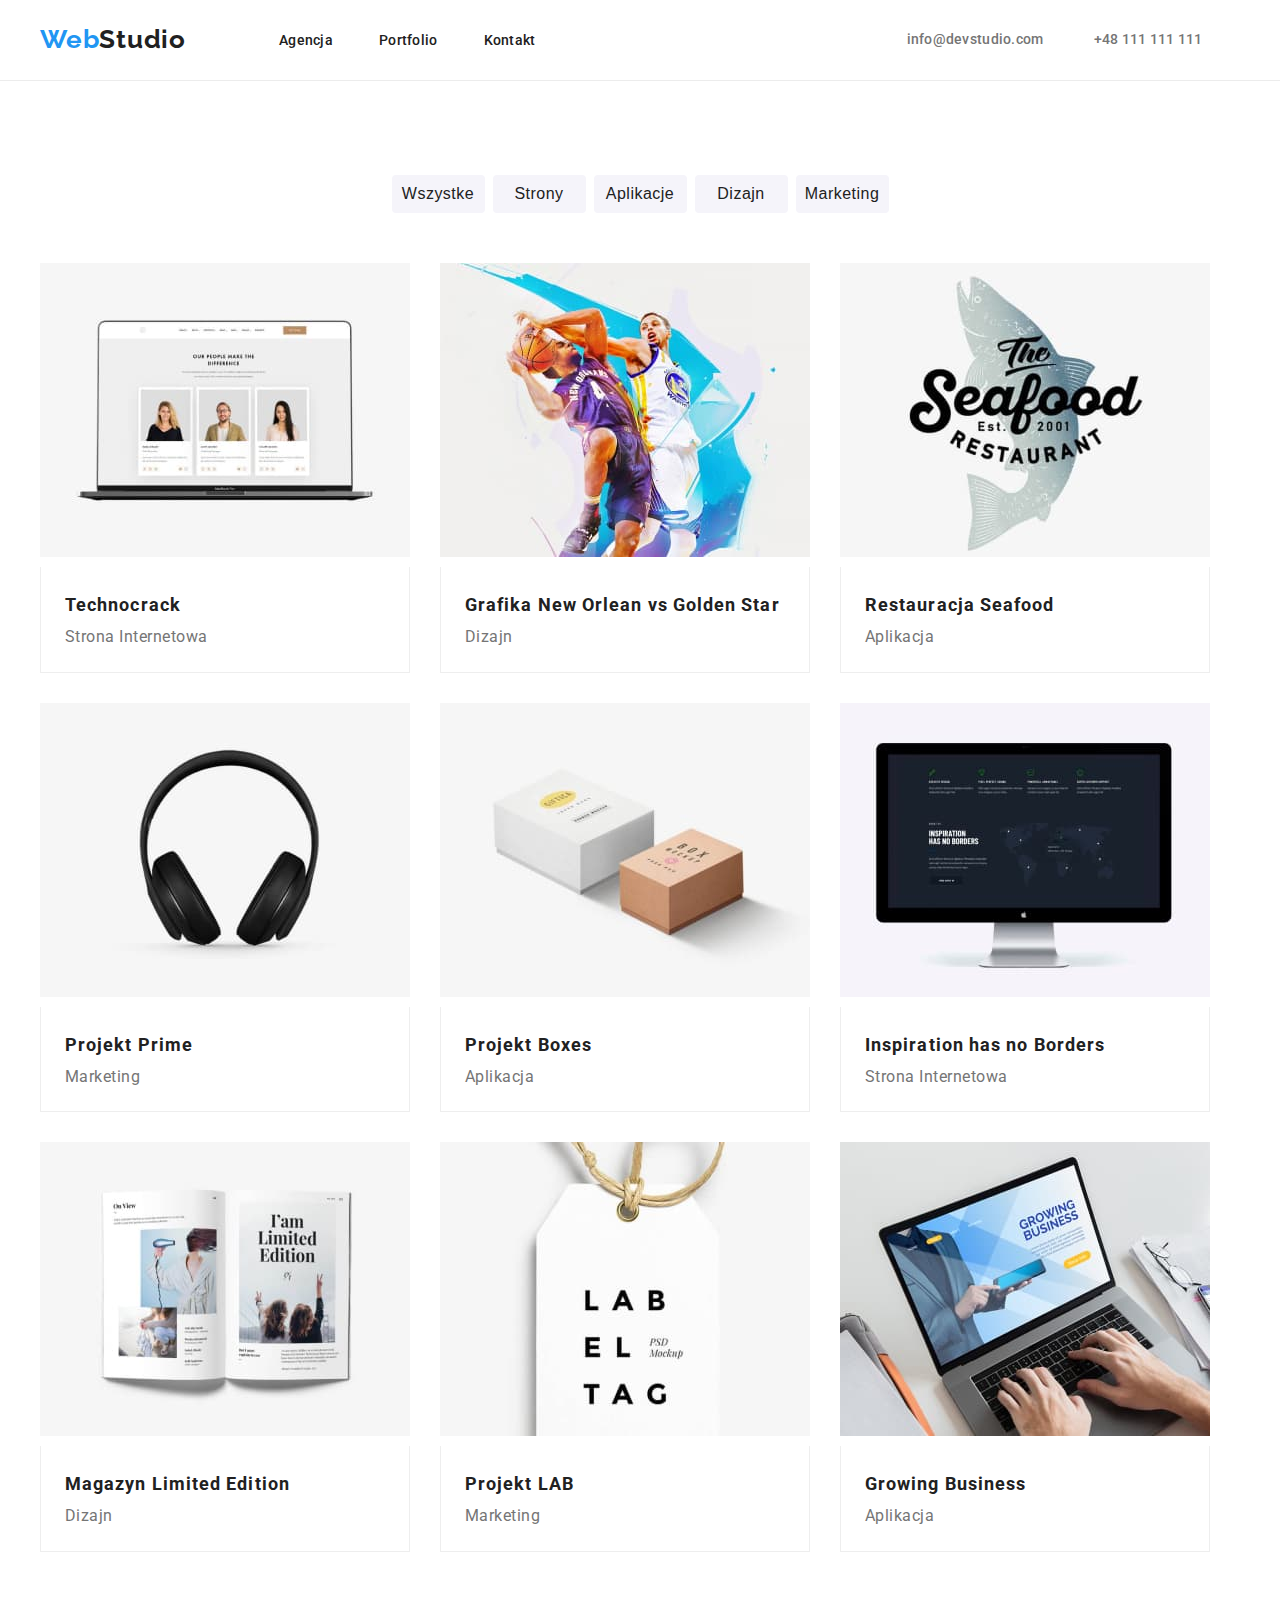
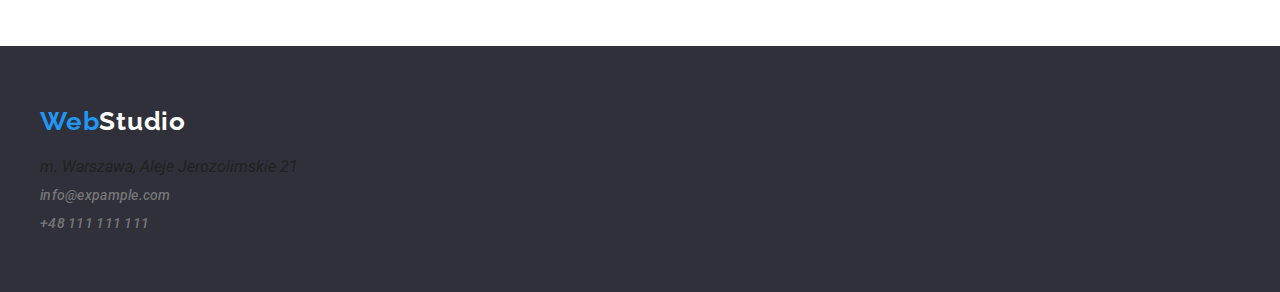
==== commit a223c20b: "finalne poprawki" ====
--- a/portfolio.html
+++ b/portfolio.html
@@ -43,7 +43,7 @@
     </header>
     <main class="main">
 
-        <section class="section">
+        <div >
             <div class="container button-container">
                 <ul class="menu-buttons">
                     <li class="buttons">
@@ -63,9 +63,9 @@
                     </li>
                 </ul>
             </div>
-        </section>
+        </div>
 
-        <section class="projects section">
+        <section class="projects-section">
             <div class="container projects-container">
                 <ul class=" project-list">
                     <li class="project-item">
--- a/css/styles.css
+++ b/css/styles.css
@@ -195,7 +195,7 @@
     color: var(--text-color-white);
 }
 
-.projects h3 {
+.project-item h3 {
     font-size: 18px;
     line-height: 2;
     letter-spacing: 0.06em;
@@ -203,7 +203,7 @@
     color: var(--text-color-black);
 }
 
-.projects p {
+.project-item {
     font-size: 16px;
     line-height: 1.8;
     letter-spacing: 0.03em;
@@ -338,11 +338,11 @@
     gap: 30px
 }
 
-.team-container h3 {
+.card-set h3 {
     padding-top: 30px;
 }
 
-.team-container p {
+.card-set p {
     padding-bottom: 30px;
 }
 
@@ -350,8 +350,6 @@
     display: flex;
     flex-wrap: nowrap;
     list-style: none;
-    background-color: var(--background-page-color);
-    box-shadow: 0px 2px 1px 0px #00000033; box-shadow: 0px 1px 1px 0px #00000024; box-shadow: 0px 1px 3px 0px #0000001F;
     border-radius: 0px 0px 4px 4px;
     align-items:  center;
     gap: 30px;
@@ -368,9 +366,9 @@
 
 .item {
     flex-basis: calc((100%-30px)/4);
-    padding: 10px;
     box-shadow: 0px 1px 3px rgba(0, 0, 0, 0.12), 0px 1px 1px rgba(0, 0, 0, 0.14), 0px 2px 1px rgba(0, 0, 0, 0.2);
     border-radius: 0px 0px 4px 4px;
+    background-color: var(--background-page-color);
 }
 
 .item h2 {
@@ -412,6 +410,8 @@
 .button-container {
     display: flex;
     justify-content: center;
+    padding-top: 94px;
+   
     
 
     
@@ -454,3 +454,13 @@
     padding-bottom: 20px;
     margin-left: 24px;
 }
+.job-section{
+    padding-top: 0;
+}
+.project-container{
+    padding-top: 0;
+}
+.projects-section{
+    padding-top: 50px;
+    padding-bottom: 94px;
+}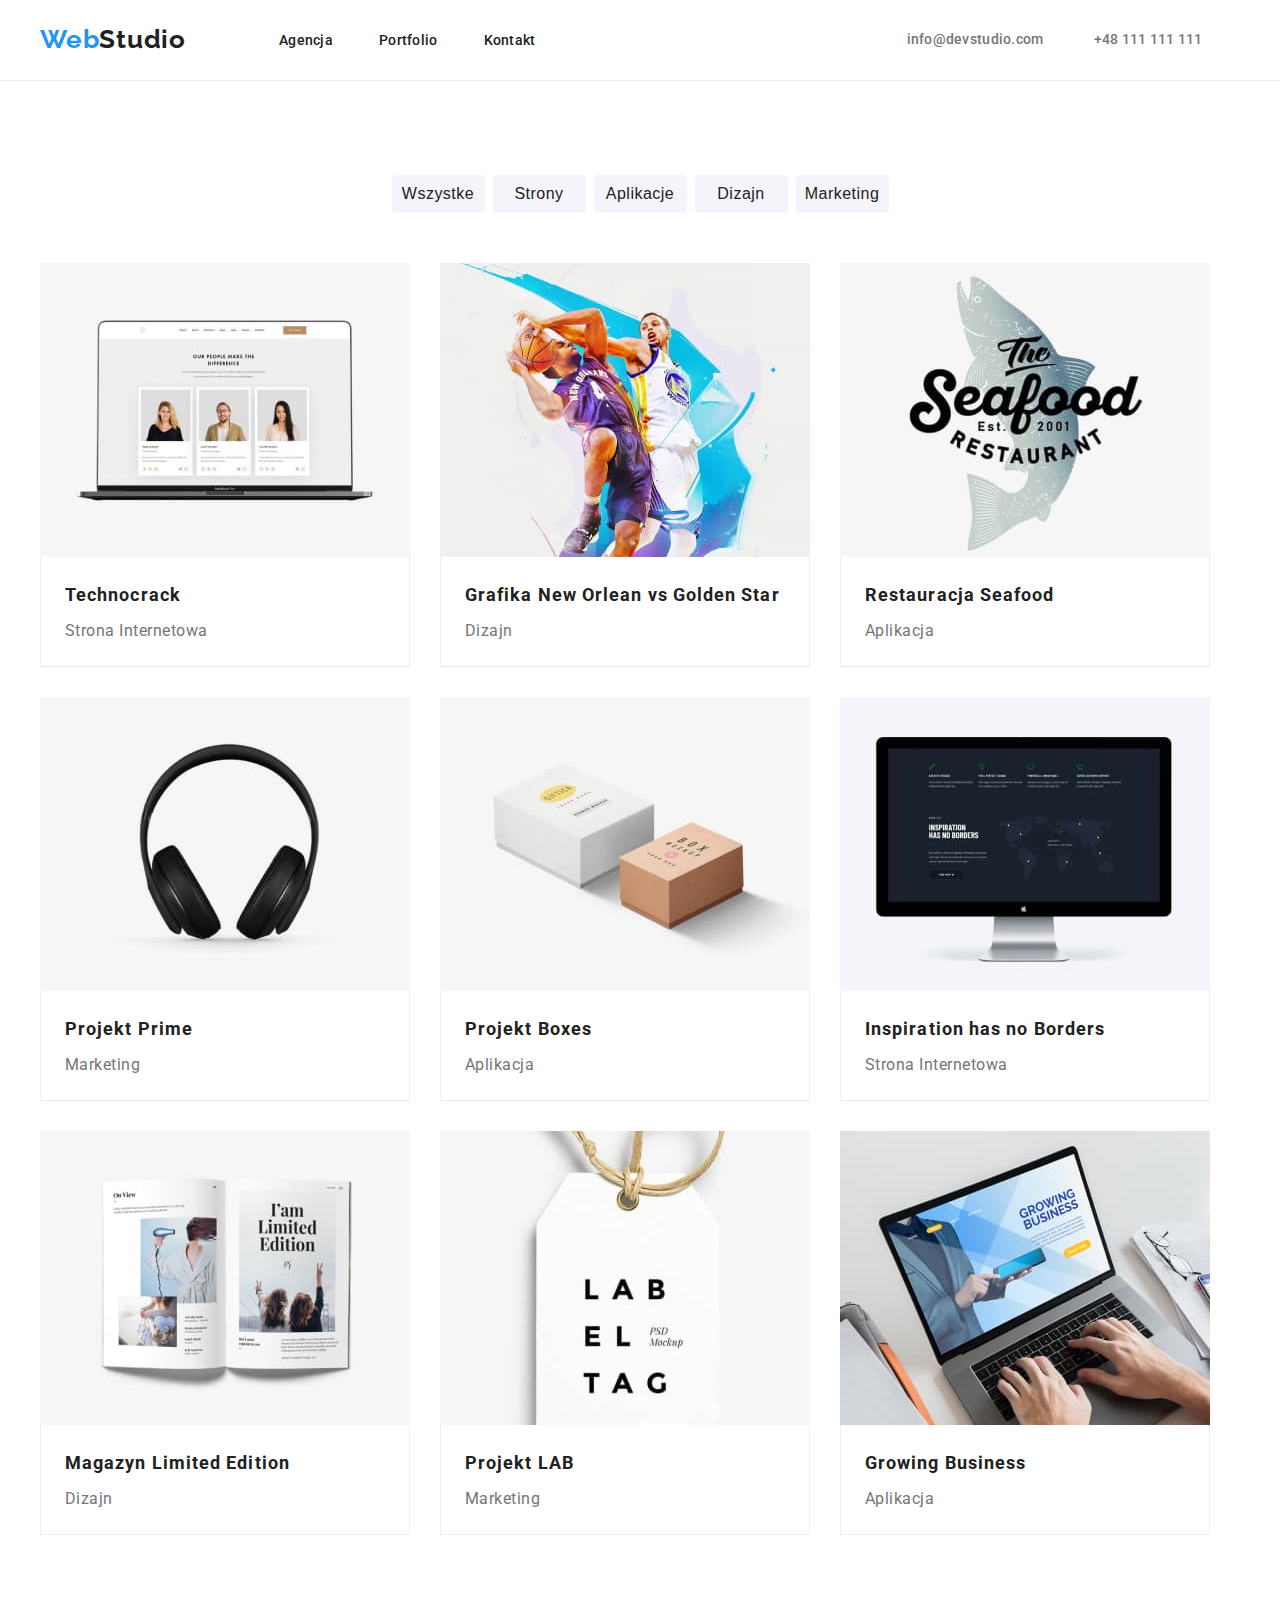
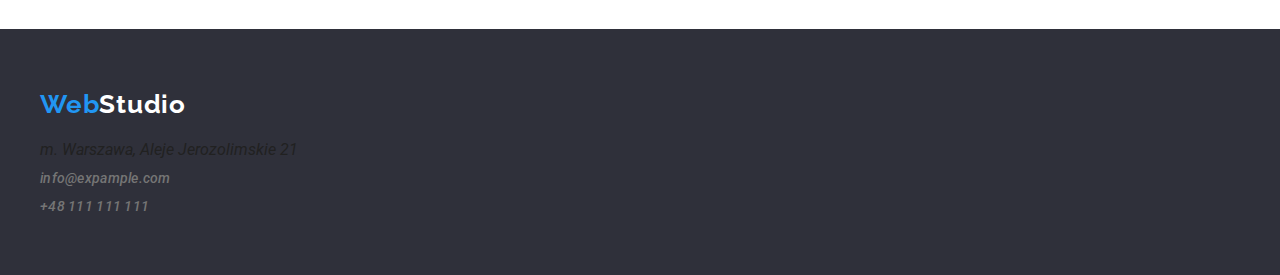
==== commit 9f78d491: "ostateczne poprawki :)" ====
--- a/portfolio.html
+++ b/portfolio.html
@@ -70,7 +70,7 @@
                 <ul class=" project-list">
                     <li class="project-item">
                         <figure>
-                            <img src="images/p1.jpg" alt="Laptop" width="370" height="294">
+                            <img class="project-img" src="images/p1.jpg" alt="Laptop" width="370" height="294">
                             <figcaption class="project-describe">
                                 <h3>Technocrack</h3>
                                 <p>Strona Internetowa</p>
@@ -79,7 +79,7 @@
                     </li>
                     <li class="project-item">
                         <figure>
-                            <img src="images/p2.jpg" alt="Laptop" width="370" height="294">
+                            <img class="project-img" src="images/p2.jpg" alt="Laptop" width="370" height="294">
                             <figcaption class="project-describe">
                                 <h3>Grafika New Orlean vs Golden Star </h3>
                                 <p>Dizajn</p>
@@ -88,7 +88,7 @@
                     </li>
                     <li class="project-item">
                         <figure>
-                            <img src="images/p3.jpg" alt="Laptop" width="370" height="294">
+                            <img class="project-img" src="images/p3.jpg" alt="Laptop" width="370" height="294">
                             <figcaption class="project-describe">
                                 <h3>Restauracja Seafood</h3>
                                 <p>Aplikacja</p>
@@ -97,7 +97,7 @@
                     </li>
                     <li class="project-item">
                         <figure>
-                            <img src="images/p4.jpg" alt="Laptop" width="370" height="294">
+                            <img class="project-img" src="images/p4.jpg" alt="Laptop" width="370" height="294">
                             <figcaption class="project-describe">
                                 <h3>Projekt Prime</h3>
                                 <p>Marketing</p>
@@ -106,7 +106,7 @@
                     </li>
                     <li class="project-item">
                         <figure>
-                            <img src="images/p5.jpg" alt="Laptop" width="370" height="294">
+                            <img class="project-img" src="images/p5.jpg" alt="Laptop" width="370" height="294">
                             <figcaption class="project-describe">
                                 <h3>Projekt Boxes</h3>
                                 <p>Aplikacja</p>
@@ -115,7 +115,7 @@
                     </li>
                     <li class="project-item">
                         <figure>
-                            <img src="images/p6.jpg" alt="Laptop" width="370" height="294">
+                            <img class="project-img" src="images/p6.jpg" alt="Laptop" width="370" height="294">
                             <figcaption class="project-describe">
                                 <h3>Inspiration has no Borders</h3>
                                 <p>Strona Internetowa</p>
@@ -124,7 +124,7 @@
                     </li>
                     <li class="project-item">
                         <figure>
-                            <img src="images/p7.jpg" alt="Laptop" width="370" height="294">
+                            <img class="project-img" src="images/p7.jpg" alt="Laptop" width="370" height="294">
                             <figcaption class="project-describe">
                                 <h3>Magazyn Limited Edition</h3>
                                 <p>Dizajn</p>
@@ -133,7 +133,7 @@
                     </li>
                     <li class="project-item">
                         <figure>
-                            <img src="images/p8.jpg" alt="Laptop" width="370" height="294">
+                            <img class="project-img" src="images/p8.jpg" alt="Laptop" width="370" height="294">
                             <figcaption class="project-describe">
                                 <h3>Projekt LAB</h3>
                                 <p>Marketing</p>
@@ -142,7 +142,7 @@
                     </li>
                     <li class="project-item">
                         <figure>
-                            <img src="images/p9.jpg" alt="Laptop" width="370" height="294">
+                            <img class="project-img" src="images/p9.jpg" alt="Laptop" width="370" height="294">
                             <figcaption class="project-describe">
                                 <h3>Growing Business</h3>
                                 <p>Aplikacja</p>
--- a/css/styles.css
+++ b/css/styles.css
@@ -152,7 +152,7 @@
     color: var(--text-color-grey);
 }
 
-.job-head > h2 {
+.job-head  {
     font-size: 36px;
     line-height: 1.16;
     text-align: center;
@@ -239,7 +239,7 @@
         letter-spacing: 0.03em;
     
         color: var(--text-color-grey);
-        padding-top: 10px;
+        margin-top: 10px;
 }
 
 * {
@@ -265,8 +265,8 @@
 .header-container {
     display: flex;
     align-items: center;
-    padding-top: 24px;
-    padding-bottom: 25px;
+    margin-top: 24px;
+    margin-bottom: 25px;
 
 }
 
@@ -277,11 +277,14 @@
 .nav-menu {
     display: flex;
     gap: 46px;
+    
+}
+.menu{
     margin-right: 371px;
-}
+    }
+
 
 .main-container {
-    display: flex;
     align-items: center;
     text-align: center;
     flex-direction: column;
@@ -302,6 +305,7 @@
 
 .main-button {
     display: block;
+    height: 50px;
     font-weight: 700;
     font-size: 16px;
     cursor: pointer;
@@ -329,21 +333,18 @@
 
 .job-head {
     text-align: center;
-    padding-bottom: 50px;
+    margin-bottom: 50px;
 }
 
 .job-container {
     display: flex;
     justify-content: center;
-    gap: 30px
-}
-
-.card-set h3 {
+}
+
+.item-describe {
     padding-top: 30px;
-}
-
-.card-set p {
     padding-bottom: 30px;
+    
 }
 
 .card-set {
@@ -378,7 +379,7 @@
 }
 
 .team-tittle {
-    padding-bottom: 50px;
+    margin-bottom: 50px;
 }
 
 .footer-container {
@@ -441,13 +442,13 @@
     border-bottom: 1px solid #EEEEEE;
     border-right: 1px solid #EEEEEE;
     border-left: 1px solid #EEEEEE;
+    padding-top: 20px;
 }
 
 
 .project-list h3 {
-    padding-top: 20px;
-    gap: 4px;
     margin-left: 24px;
+    margin-bottom: 4px;
 }
 
 .project-list p {
@@ -463,4 +464,7 @@
 .projects-section{
     padding-top: 50px;
     padding-bottom: 94px;
+}
+.project-img{
+    display: block;
 }